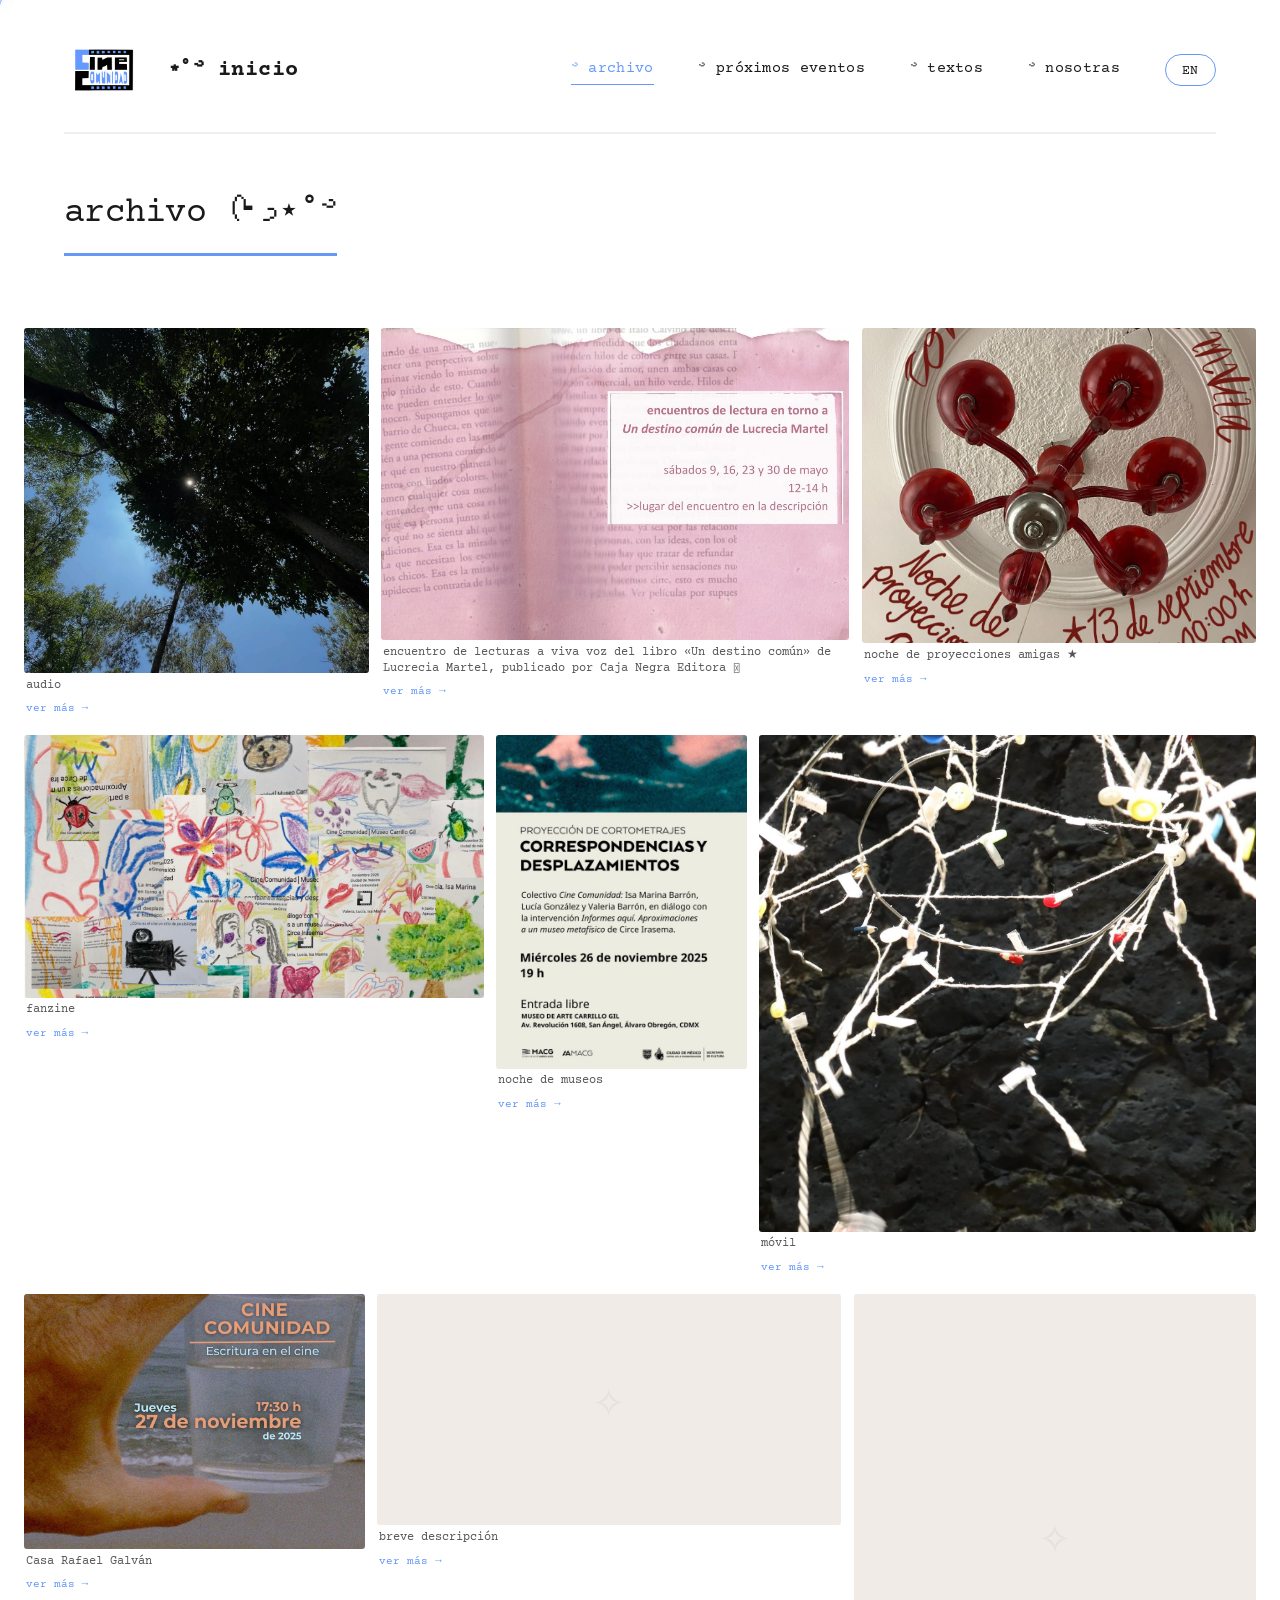
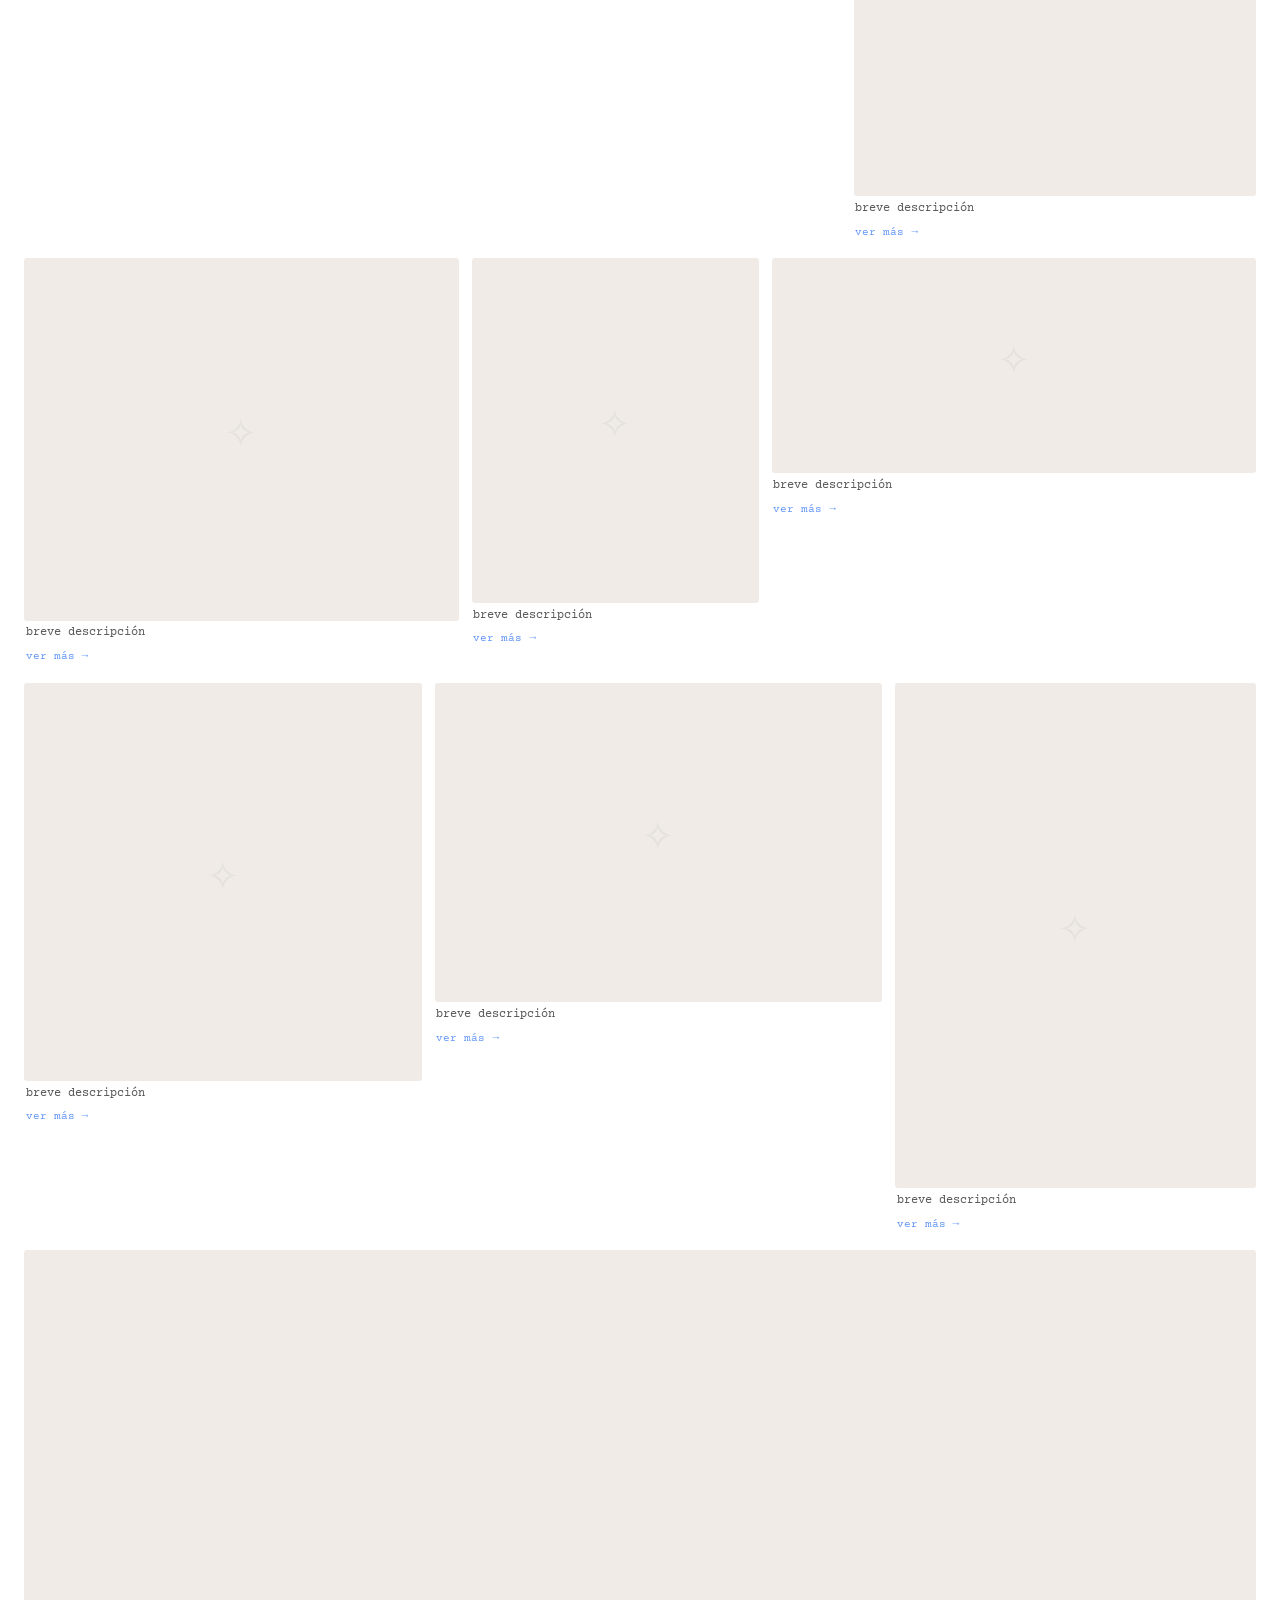
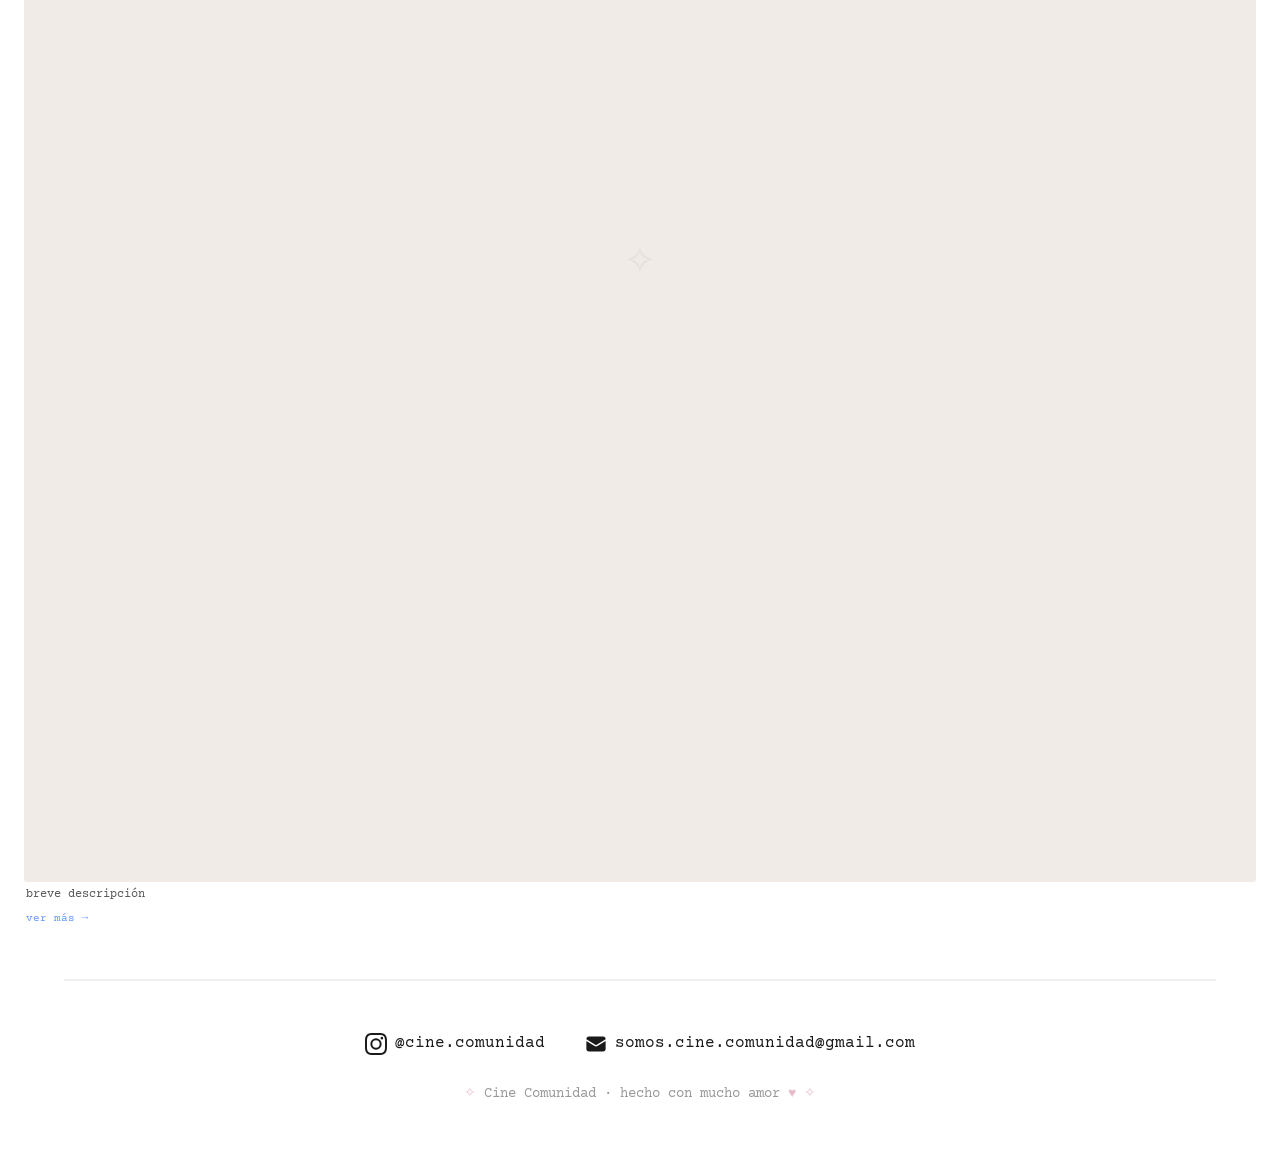
==== archivo.html @ 295d98d5 "Update archivo.html" ====
<!DOCTYPE html>
<html lang="es">
<head>
    <meta charset="UTF-8">
    <meta name="viewport" content="width=device-width, initial-scale=1.0">
    <title>Cine Comunidad · Archivo</title>
    <link rel="icon" href="data:image/svg+xml,<svg xmlns='http://www.w3.org/2000/svg' viewBox='0 0 100 100'><text y='.9em' font-size='90'>✧</text></svg>">
    <link href="https://fonts.googleapis.com/css2?family=Courier+Prime:ital,wght@0,400;0,700;1,400&display=swap" rel="stylesheet">
    <style>
        /* ----- RESET & BASE ----- */
        * {
            margin: 0;
            padding: 0;
            box-sizing: border-box;
            cursor: none;
        }

        body {
            background: #ffffff;
            font-family: 'Courier Prime', 'Courier New', monospace;
            color: #1a1a1a;
            line-height: 1.8;
            padding: 2rem 0;
        }

        /* ----- STAR CURSOR ----- */
        #star-cursor {
            position: fixed;
            pointer-events: none;
            z-index: 9999;
            font-size: 1.8rem;
            color: #6698f8;
            opacity: 0.7;
            transform: translate(-50%, -50%);
            transition: transform 0.15s ease;
            text-shadow: 0 0 15px rgba(102, 152, 248, 0.3);
        }

        /* ----- CONTAINER ----- */
        .container {
            max-width: 1200px;
            margin: 0 auto;
            padding: 0 1.5rem;
        }

        /* ----- NAVIGATION ----- */
        .navbar {
            display: flex;
            justify-content: space-between;
            align-items: center;
            flex-wrap: wrap;
            padding: 0.5rem 0 2rem 0;
            border-bottom: 2px solid #f0f0f0;
            margin-bottom: 2rem;
        }

        .nav-left {
            display: flex;
            align-items: center;
            gap: 1.5rem;
        }

        .nav-left .logo {
            display: flex;
            align-items: center;
        }
        
        .nav-left .logo a {
            display: block;
            line-height: 0;
        }

        .nav-left .logo img {
            height: 60px !important;
            width: auto !important;
            max-width: 200px !important;
            display: block;
            transition: transform 0.3s ease;
        }

        .nav-left .logo img:hover {
            transform: scale(1.05);
        }

        .nav-left .home-link {
            font-size: 1.4rem;
            font-weight: 700;
            color: #1a1a1a;
            text-decoration: none;
            transition: color 0.3s ease;
            font-family: 'Courier Prime', monospace;
            letter-spacing: 0.02em;
        }

        .nav-left .home-link:hover {
            color: #6698f8;
        }

        .nav-right {
            display: flex;
            gap: 2.8rem;
            align-items: center;
            flex-wrap: wrap;
            font-size: 0.95rem;
            letter-spacing: 0.02em;
        }

        .nav-right a {
            text-decoration: none;
            color: #1a1a1a;
            font-weight: 400;
            transition: color 0.3s ease;
            position: relative;
            padding-bottom: 2px;
        }

        .nav-right a:hover {
            color: #6698f8;
        }

        .nav-right a::after {
            content: '';
            position: absolute;
            bottom: 0;
            left: 0;
            width: 0;
            height: 1px;
            background: #6698f8;
            transition: width 0.3s ease;
        }

        .nav-right a:hover::after {
            width: 100%;
        }

        .nav-right .active {
            color: #6698f8;
        }

        .nav-right .active::after {
            width: 100%;
        }

        .lang-btn {
            background: none;
            border: 1.5px solid #6698f8;
            color: #6698f8;
            padding: 0.3rem 1rem;
            border-radius: 30px;
            font-size: 0.8rem;
            font-weight: 500;
            transition: all 0.3s ease;
            cursor: pointer;
            font-family: 'Courier Prime', monospace;
            letter-spacing: 0.05em;
            text-decoration: none;
        }

        .lang-btn:hover {
            background: #6698f8;
            color: white;
        }

        /* ----- SECTION TITLE ----- */
        .section-title {
            font-size: 2.2rem;
            font-weight: 400;
            letter-spacing: -0.02em;
            margin: 1rem 0 2.5rem 0;
            padding-bottom: 0.5rem;
            border-bottom: 3px solid #6698f8;
            display: inline-block;
            font-family: 'Courier Prime', monospace;
            text-transform: lowercase;
        }

        /* ----- FULL-WIDTH COLLAGE (NO CARDS, NO RIGHT GAP) ----- */
        .collage-grid {
            display: flex;
            flex-wrap: wrap;
            justify-content: flex-start;
            gap: 0.8rem;
            margin: 2rem 0 3rem 0;
            padding: 0 1.5rem;
            width: 100%;
        }

        .collage-item {
            display: block;
            text-decoration: none;
            color: inherit;
            transition: transform 0.3s ease;
            position: relative;
            flex: 1 0 auto; /* allows items to grow and fill space */
        }

        .collage-item:hover {
            transform: translateY(-4px) scale(1.01);
        }

        .collage-item .project-image {
            width: 100%;
            background: #f0ebe6;
            overflow: hidden;
            display: flex;
            align-items: center;
            justify-content: center;
            color: #ccc;
            position: relative;
            border-radius: 3px;
        }

        .collage-item .project-image img {
            width: 100%;
            height: 100%;
            object-fit: cover;
            display: block;
        }

        .collage-item .project-image .placeholder-icon {
            font-size: 2.5rem;
            opacity: 0.3;
        }

        .collage-item .project-description {
            font-size: 0.75rem;
            color: #555;
            line-height: 1.3;
            font-family: 'Courier Prime', monospace;
            padding: 0.3rem 0.1rem 0;
        }

        .collage-item .project-link {
            font-size: 0.7rem;
            color: #6698f8;
            text-decoration: none;
            font-weight: 500;
            border-bottom: 1px solid transparent;
            transition: border-color 0.3s ease;
            display: inline-block;
            padding: 0 0.1rem;
        }

        .collage-item .project-link:hover {
            border-bottom-color: #6698f8;
        }

        /* ----- EACH ITEM HAS A RANDOM SIZE (FULL WIDTH) ----- */
        .collage-item:nth-child(1) { flex: 1 0 18%; min-width: 140px; }
        .collage-item:nth-child(2) { flex: 1 0 28%; min-width: 160px; }
        .collage-item:nth-child(3) { flex: 1 0 22%; min-width: 150px; }
        .collage-item:nth-child(4) { flex: 1 0 32%; min-width: 180px; }
        .collage-item:nth-child(5) { flex: 1 0 15%; min-width: 120px; }
        .collage-item:nth-child(6) { flex: 1 0 35%; min-width: 190px; }
        .collage-item:nth-child(7) { flex: 1 0 20%; min-width: 140px; }
        .collage-item:nth-child(8) { flex: 1 0 30%; min-width: 170px; }
        .collage-item:nth-child(9) { flex: 1 0 25%; min-width: 150px; }
        .collage-item:nth-child(10) { flex: 1 0 28%; min-width: 160px; }
        .collage-item:nth-child(11) { flex: 1 0 16%; min-width: 130px; }
        .collage-item:nth-child(12) { flex: 1 0 32%; min-width: 180px; }
        .collage-item:nth-child(13) { flex: 1 0 22%; min-width: 150px; }
        .collage-item:nth-child(14) { flex: 1 0 26%; min-width: 160px; }
        .collage-item:nth-child(15) { flex: 1 0 19%; min-width: 140px; }
        .collage-item:nth-child(16) { flex: 1 0 30%; min-width: 170px; }

        /* HEIGHTS (via aspect-ratio) - MORE SQUARE & HORIZONTAL */
        .collage-item:nth-child(1) .project-image { aspect-ratio: 4 / 4; }
        .collage-item:nth-child(2) .project-image { aspect-ratio: 6 / 4; }
        .collage-item:nth-child(3) .project-image { aspect-ratio: 5 / 4; }
        .collage-item:nth-child(4) .project-image { aspect-ratio: 7 / 4; }
        .collage-item:nth-child(5) .project-image { aspect-ratio: 3 / 4; }
        .collage-item:nth-child(6) .project-image { aspect-ratio: 5 / 5; }
        .collage-item:nth-child(7) .project-image { aspect-ratio: 4 / 3; }
        .collage-item:nth-child(8) .project-image { aspect-ratio: 8 / 4; }
        .collage-item:nth-child(9) .project-image { aspect-ratio: 4 / 5; }
        .collage-item:nth-child(10) .project-image { aspect-ratio: 6 / 5; }
        .collage-item:nth-child(11) .project-image { aspect-ratio: 5 / 6; }
        .collage-item:nth-child(12) .project-image { aspect-ratio: 9 / 4; }
        .collage-item:nth-child(13) .project-image { aspect-ratio: 3 / 3; }
        .collage-item:nth-child(14) .project-image { aspect-ratio: 7 / 5; }
        .collage-item:nth-child(15) .project-image { aspect-ratio: 5 / 7; }
        .collage-item:nth-child(16) .project-image { aspect-ratio: 6 / 6; }

        /* ----- FOOTER ----- */
        .footer {
            padding: 3rem 0 1.5rem 0;
            border-top: 2px solid #f0f0f0;
            margin-top: 3rem;
            text-align: center;
        }

        .footer-links {
            display: flex;
            justify-content: center;
            gap: 2.5rem;
            flex-wrap: wrap;
            margin-bottom: 1.5rem;
        }

        .footer-links a {
            color: #1a1a1a;
            text-decoration: none;
            font-size: 1rem;
            transition: color 0.3s ease;
            display: flex;
            align-items: center;
            gap: 0.5rem;
        }

        .footer-links a:hover {
            color: #6698f8;
        }

        .footer-links a .icon {
            width: 22px;
            height: 22px;
            fill: currentColor;
        }

        .footer-copy {
            font-size: 0.85rem;
            color: #999;
            margin-top: 1rem;
        }

        .footer-copy .craft-heart {
            color: #e7bdcd;
        }

        /* ----- RESPONSIVE ----- */
        @media (max-width: 1024px) {
            .collage-grid {
                gap: 0.6rem;
                padding: 0 1rem;
            }

            .collage-item:nth-child(1) { flex: 1 0 22%; min-width: 120px; }
            .collage-item:nth-child(2) { flex: 1 0 32%; min-width: 140px; }
            .collage-item:nth-child(3) { flex: 1 0 26%; min-width: 130px; }
            .collage-item:nth-child(4) { flex: 1 0 38%; min-width: 160px; }
            .collage-item:nth-child(5) { flex: 1 0 18%; min-width: 100px; }
            .collage-item:nth-child(6) { flex: 1 0 40%; min-width: 170px; }
            .collage-item:nth-child(7) { flex: 1 0 24%; min-width: 120px; }
            .collage-item:nth-child(8) { flex: 1 0 36%; min-width: 150px; }
            .collage-item:nth-child(9) { flex: 1 0 28%; min-width: 130px; }
            .collage-item:nth-child(10) { flex: 1 0 34%; min-width: 140px; }
            .collage-item:nth-child(11) { flex: 1 0 20%; min-width: 110px; }
            .collage-item:nth-child(12) { flex: 1 0 42%; min-width: 180px; }
            .collage-item:nth-child(13) { flex: 1 0 24%; min-width: 120px; }
            .collage-item:nth-child(14) { flex: 1 0 30%; min-width: 140px; }
            .collage-item:nth-child(15) { flex: 1 0 22%; min-width: 120px; }
            .collage-item:nth-child(16) { flex: 1 0 36%; min-width: 150px; }
        }

        @media (max-width: 768px) {
            body {
                padding: 1rem 0;
            }

            .navbar {
                flex-direction: column;
                align-items: flex-start;
                gap: 1rem;
            }

            .nav-right {
                gap: 1.2rem;
                font-size: 0.85rem;
                width: 100%;
                justify-content: space-between;
            }

            .collage-grid {
                gap: 0.5rem;
                padding: 0 0.8rem;
                margin: 1.5rem 0 2.5rem 0;
            }

            .collage-item:nth-child(1) { flex: 1 0 40%; min-width: 100px; }
            .collage-item:nth-child(2) { flex: 1 0 55%; min-width: 120px; }
            .collage-item:nth-child(3) { flex: 1 0 45%; min-width: 110px; }
            .collage-item:nth-child(4) { flex: 1 0 60%; min-width: 130px; }
            .collage-item:nth-child(5) { flex: 1 0 35%; min-width: 90px; }
            .collage-item:nth-child(6) { flex: 1 0 58%; min-width: 130px; }
            .collage-item:nth-child(7) { flex: 1 0 42%; min-width: 100px; }
            .collage-item:nth-child(8) { flex: 1 0 52%; min-width: 120px; }
            .collage-item:nth-child(9) { flex: 1 0 44%; min-width: 110px; }
            .collage-item:nth-child(10) { flex: 1 0 50%; min-width: 120px; }
            .collage-item:nth-child(11) { flex: 1 0 38%; min-width: 95px; }
            .collage-item:nth-child(12) { flex: 1 0 62%; min-width: 140px; }
            .collage-item:nth-child(13) { flex: 1 0 40%; min-width: 100px; }
            .collage-item:nth-child(14) { flex: 1 0 48%; min-width: 110px; }
            .collage-item:nth-child(15) { flex: 1 0 36%; min-width: 90px; }
            .collage-item:nth-child(16) { flex: 1 0 54%; min-width: 120px; }

            .section-title {
                font-size: 1.8rem;
            }

            .logo img {
                max-height: 60px;
            }

            .collage-item .project-description {
                font-size: 0.65rem;
            }

            .collage-item .project-link {
                font-size: 0.6rem;
            }
        }

        @media (max-width: 480px) {
            .collage-grid {
                gap: 0.4rem;
                padding: 0 0.5rem;
            }

            .collage-item:nth-child(1) { flex: 1 0 48%; min-width: 80px; }
            .collage-item:nth-child(2) { flex: 1 0 48%; min-width: 80px; }
            .collage-item:nth-child(3) { flex: 1 0 48%; min-width: 80px; }
            .collage-item:nth-child(4) { flex: 1 0 48%; min-width: 80px; }
            .collage-item:nth-child(5) { flex: 1 0 48%; min-width: 80px; }
            .collage-item:nth-child(6) { flex: 1 0 48%; min-width: 80px; }
            .collage-item:nth-child(7) { flex: 1 0 48%; min-width: 80px; }
            .collage-item:nth-child(8) { flex: 1 0 48%; min-width: 80px; }
            .collage-item:nth-child(9) { flex: 1 0 48%; min-width: 80px; }
            .collage-item:nth-child(10) { flex: 1 0 48%; min-width: 80px; }
            .collage-item:nth-child(11) { flex: 1 0 48%; min-width: 80px; }
            .collage-item:nth-child(12) { flex: 1 0 48%; min-width: 80px; }
            .collage-item:nth-child(13) { flex: 1 0 48%; min-width: 80px; }
            .collage-item:nth-child(14) { flex: 1 0 48%; min-width: 80px; }
            .collage-item:nth-child(15) { flex: 1 0 48%; min-width: 80px; }
            .collage-item:nth-child(16) { flex: 1 0 48%; min-width: 80px; }

            .collage-item .project-image { aspect-ratio: 4 / 3 !important; }

            .nav-right {
                font-size: 0.8rem;
                gap: 0.8rem;
            }
        }
    </style>
</head>
<body>

    <!-- STAR CURSOR -->
    <div id="star-cursor">✧</div>

    <!-- NAVIGATION -->
    <div class="container">
        <nav class="navbar">
            <div class="nav-left">
                <div class="logo">
                    <a href="index.html">
                        <img src="logo.png" alt="Cine Comunidad">
                    </a>
                </div>
                <a href="index.html" class="home-link">⋆˚࿔ inicio</a>
            </div>
            <div class="nav-right">
                <a href="archivo.html" class="active">࿔ archivo</a>
                <a href="eventos.html">࿔ próximos eventos</a>
                <a href="textos.html">࿔ textos</a>
                <a href="nosotras.html">࿔ nosotras</a>
                <a href="index-en.html" class="lang-btn">EN</a>
            </div>
        </nav>

        <!-- SECTION TITLE -->
        <h2 class="section-title">archivo ᢉ𐭩⋆˚࿔</h2>
    </div>

    <!-- FULL-WIDTH COLLAGE -->
    <div class="collage-grid">

        <!-- PROJECT 1 (square) -->
        <a href="#" class="collage-item">
            <div class="project-image">
                <img src="audio.jpg" alt="audio">
            </div>
            <div class="project-description">audio</div>
            <span class="project-link">ver más →</span>
        </a>

        <!-- PROJECT 2 (wide) -->
        <a href="#" class="collage-item">
            <div class="project-image">
                <img src="lucrecia_portada.jpg" alt="lucrecia">
            </div>
            <div class="project-description">encuentro de lecturas a viva voz del libro «Un destino común» de Lucrecia Martel, publicado por Caja Negra Editora 𖤓</div>
            <span class="project-link">ver más →</span>
        </a>

        <!-- PROJECT 3 (slightly wide) -->
        <a href="#" class="collage-item">
            <div class="project-image">
                <img src="casa_iturriaga.jpg" alt="Casa iturriaga">
            </div>
            <div class="project-description">noche de proyecciones amigas ★</div>
            <span class="project-link">ver más →</span>
        </a>

        <!-- PROJECT 4 (very wide) -->
        <a href="#" class="collage-item">
            <div class="project-image">
                <img src="fanzine.jpg" alt="fanzine">
            </div>
            <div class="project-description">fanzine</div>
            <span class="project-link">ver más →</span>
        </a>

        <!-- PROJECT 5 (tall) -->
        <a href="#" class="collage-item">
            <div class="project-image">
                <img src="MACG.jpg" alt="MACG">
            </div>
            <div class="project-description">noche de museos</div>
            <span class="project-link">ver más →</span>
        </a>

        <!-- PROJECT 6 (square) -->
        <a href="#" class="collage-item">
            <div class="project-image">
                <img src="movil.jpg" alt="movil">
            </div>
            <div class="project-description">móvil</div>
            <span class="project-link">ver más →</span>
        </a>

        <!-- PROJECT 7 (wide) -->
        <a href="#" class="collage-item">
            <div class="project-image">
                <img src="CRG.jpg" alt="CRG">
            </div>
            <div class="project-description">Casa Rafael Galván</div>
            <span class="project-link">ver más →</span>
        </a>

        <!-- PROJECT 8 (extremely wide) -->
        <a href="#" class="collage-item">
            <div class="project-image">
                <span class="placeholder-icon">✧</span>
            </div>
            <div class="project-description">breve descripción</div>
            <span class="project-link">ver más →</span>
        </a>

        <!-- PROJECT 9 (tall) -->
        <a href="#" class="collage-item">
            <div class="project-image">
                <span class="placeholder-icon">✧</span>
            </div>
            <div class="project-description">breve descripción</div>
            <span class="project-link">ver más →</span>
        </a>

        <!-- PROJECT 10 (slightly wide) -->
        <a href="#" class="collage-item">
            <div class="project-image">
                <span class="placeholder-icon">✧</span>
            </div>
            <div class="project-description">breve descripción</div>
            <span class="project-link">ver más →</span>
        </a>

        <!-- PROJECT 11 (slightly tall) -->
        <a href="#" class="collage-item">
            <div class="project-image">
                <span class="placeholder-icon">✧</span>
            </div>
            <div class="project-description">breve descripción</div>
            <span class="project-link">ver más →</span>
        </a>

        <!-- PROJECT 12 (super wide) -->
        <a href="#" class="collage-item">
            <div class="project-image">
                <span class="placeholder-icon">✧</span>
            </div>
            <div class="project-description">breve descripción</div>
            <span class="project-link">ver más →</span>
        </a>

        <!-- PROJECT 13 (square) -->
        <a href="#" class="collage-item">
            <div class="project-image">
                <span class="placeholder-icon">✧</span>
            </div>
            <div class="project-description">breve descripción</div>
            <span class="project-link">ver más →</span>
        </a>

        <!-- PROJECT 14 (wide) -->
        <a href="#" class="collage-item">
            <div class="project-image">
                <span class="placeholder-icon">✧</span>
            </div>
            <div class="project-description">breve descripción</div>
            <span class="project-link">ver más →</span>
        </a>

        <!-- PROJECT 15 (tall) -->
        <a href="#" class="collage-item">
            <div class="project-image">
                <span class="placeholder-icon">✧</span>
            </div>
            <div class="project-description">breve descripción</div>
            <span class="project-link">ver más →</span>
        </a>

        <!-- PROJECT 16 (square) -->
        <a href="#" class="collage-item">
            <div class="project-image">
                <span class="placeholder-icon">✧</span>
            </div>
            <div class="project-description">breve descripción</div>
            <span class="project-link">ver más →</span>
        </a>

    </div>

    <!-- FOOTER -->
    <div class="container">
        <footer class="footer">
            <div class="footer-links">
                <a href="https://instagram.com/cine.comunidad" target="_blank">
                    <svg class="icon" viewBox="0 0 24 24" xmlns="http://www.w3.org/2000/svg">
                        <path d="M12 2.163c3.204 0 3.584.012 4.85.07 3.252.148 4.771 1.691 4.919 4.919.058 1.265.069 1.645.069 4.849 0 3.205-.012 3.584-.069 4.849-.149 3.225-1.664 4.771-4.919 4.919-1.266.058-1.644.07-4.85.07-3.204 0-3.584-.012-4.849-.07-3.26-.149-4.771-1.699-4.919-4.92-.058-1.265-.07-1.644-.07-4.849 0-3.204.013-3.583.07-4.849.149-3.227 1.664-4.771 4.919-4.919 1.266-.057 1.645-.069 4.849-.069zM12 0C8.741 0 8.333.014 7.053.072 2.695.272.273 2.69.073 7.052.014 8.333 0 8.741 0 12c0 3.259.014 3.668.072 4.948.2 4.358 2.618 6.78 6.98 6.98C8.333 23.986 8.741 24 12 24c3.259 0 3.668-.014 4.948-.072 4.354-.2 6.782-2.618 6.979-6.98.059-1.28.073-1.689.073-4.948 0-3.259-.014-3.667-.072-4.947-.196-4.354-2.617-6.78-6.979-6.98C15.668.014 15.259 0 12 0zm0 5.838a6.162 6.162 0 100 12.324 6.162 6.162 0 000-12.324zM12 16a4 4 0 110-8 4 4 0 010 8zm6.406-11.845a1.44 1.44 0 100 2.881 1.44 1.44 0 000-2.881z"/>
                    </svg>
                    @cine.comunidad
                </a>
                <a href="mailto:somos.cine.comunidad@gmail.com">
                    <svg class="icon" viewBox="0 0 24 24" xmlns="http://www.w3.org/2000/svg">
                        <path d="M1.5 8.67v8.58a3 3 0 003 3h15a3 3 0 003-3V8.67l-8.928 5.493a3 3 0 01-3.144 0L1.5 8.67z"/>
                        <path d="M22.5 6.908V6.75a3 3 0 00-3-3h-15a3 3 0 00-3 3v.158l9.714 5.978a1.5 1.5 0 001.572 0L22.5 6.908z"/>
                    </svg>
                    somos.cine.comunidad@gmail.com
                </a>
            </div>
            <div class="footer-copy">
                <span class="craft-heart">✧</span> Cine Comunidad · hecho con mucho amor <span class="craft-heart">♥</span> <span class="craft-heart">✧</span>
            </div>
        </footer>
    </div>

    <!-- STAR CURSOR SCRIPT -->
    <script>
        const star = document.getElementById('star-cursor');
        let mouseX = 0, mouseY = 0;
        let starX = 0, starY = 0;

        document.addEventListener('mousemove', (e) => {
            mouseX = e.clientX;
            mouseY = e.clientY;
        });

        function animateStar() {
            starX += (mouseX - starX) * 0.15;
            starY += (mouseY - starY) * 0.15;
            star.style.left = starX + 'px';
            star.style.top = starY + 'px';
            requestAnimationFrame(animateStar);
        }

        animateStar();

        if ('ontouchstart' in window) {
            star.style.display = 'none';
            document.querySelectorAll('*').forEach(el => el.style.cursor = 'auto');
        }
    </script>

</body>
</html>
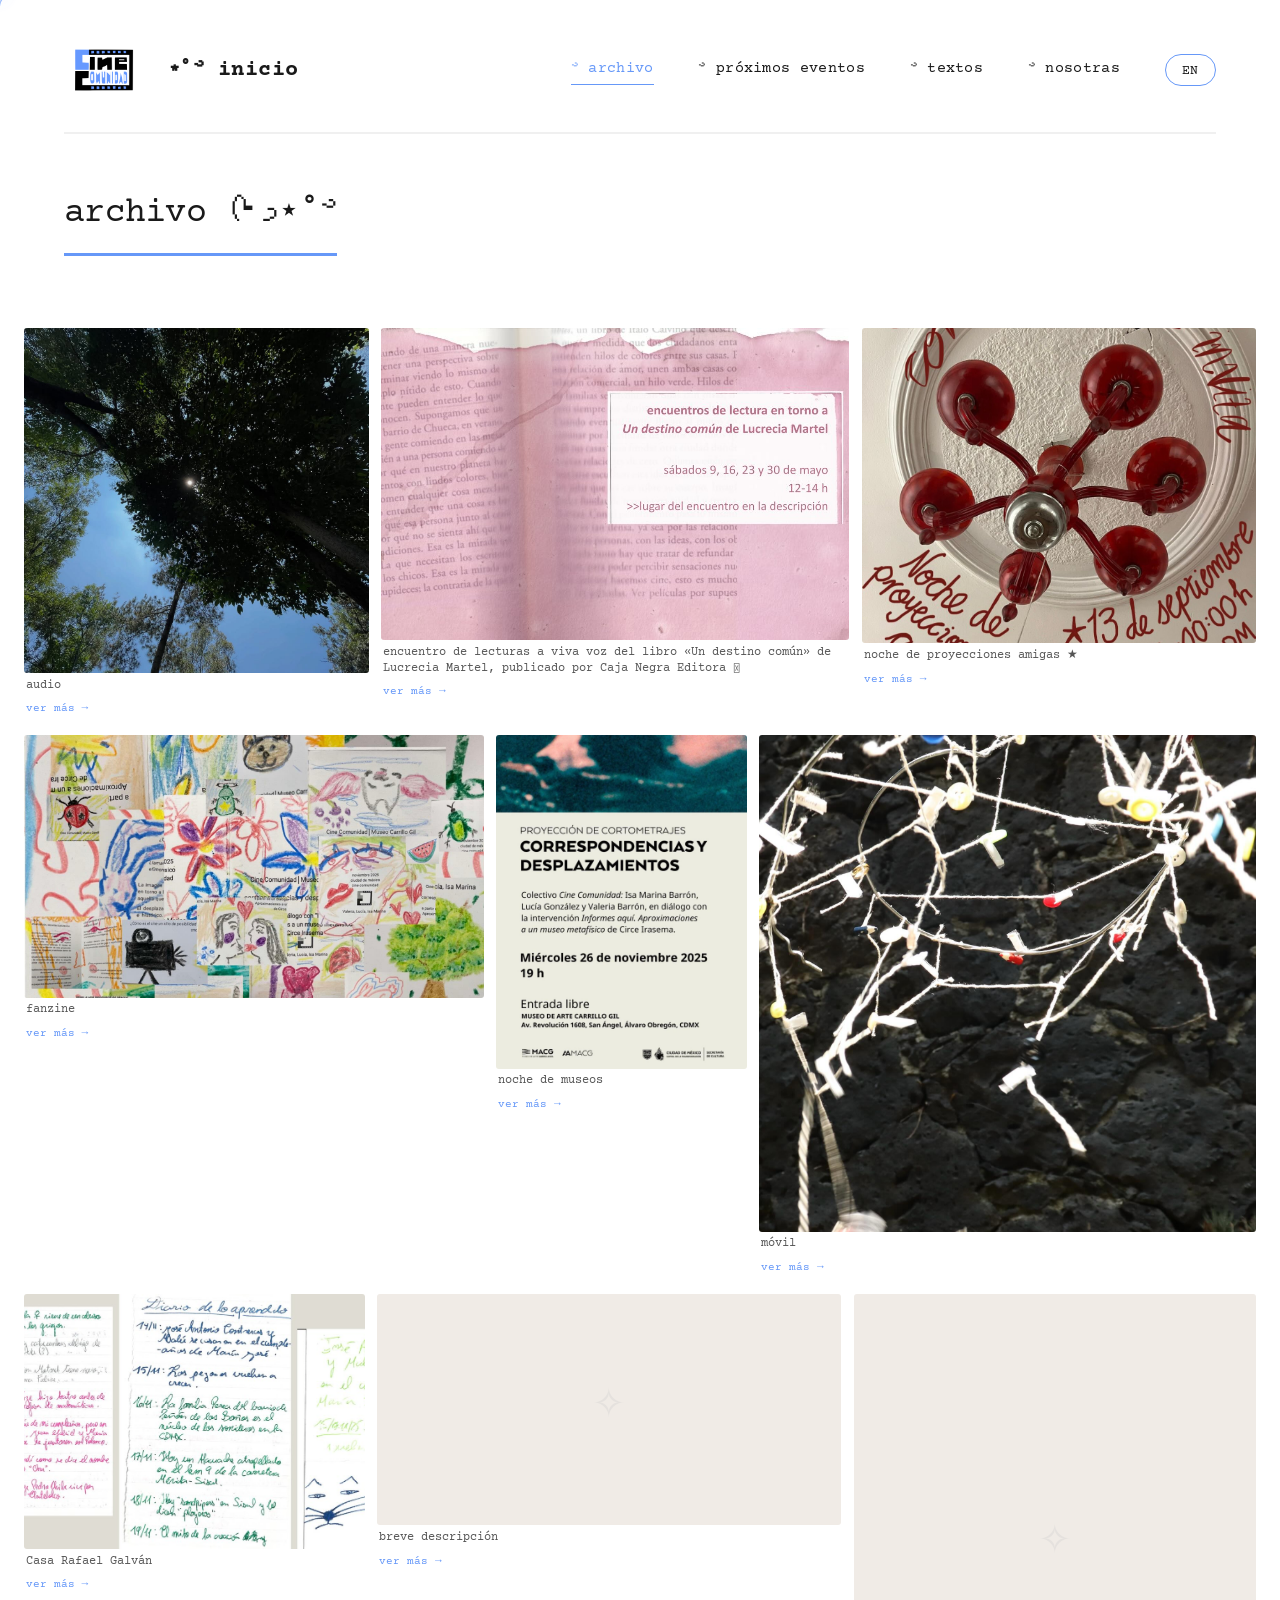
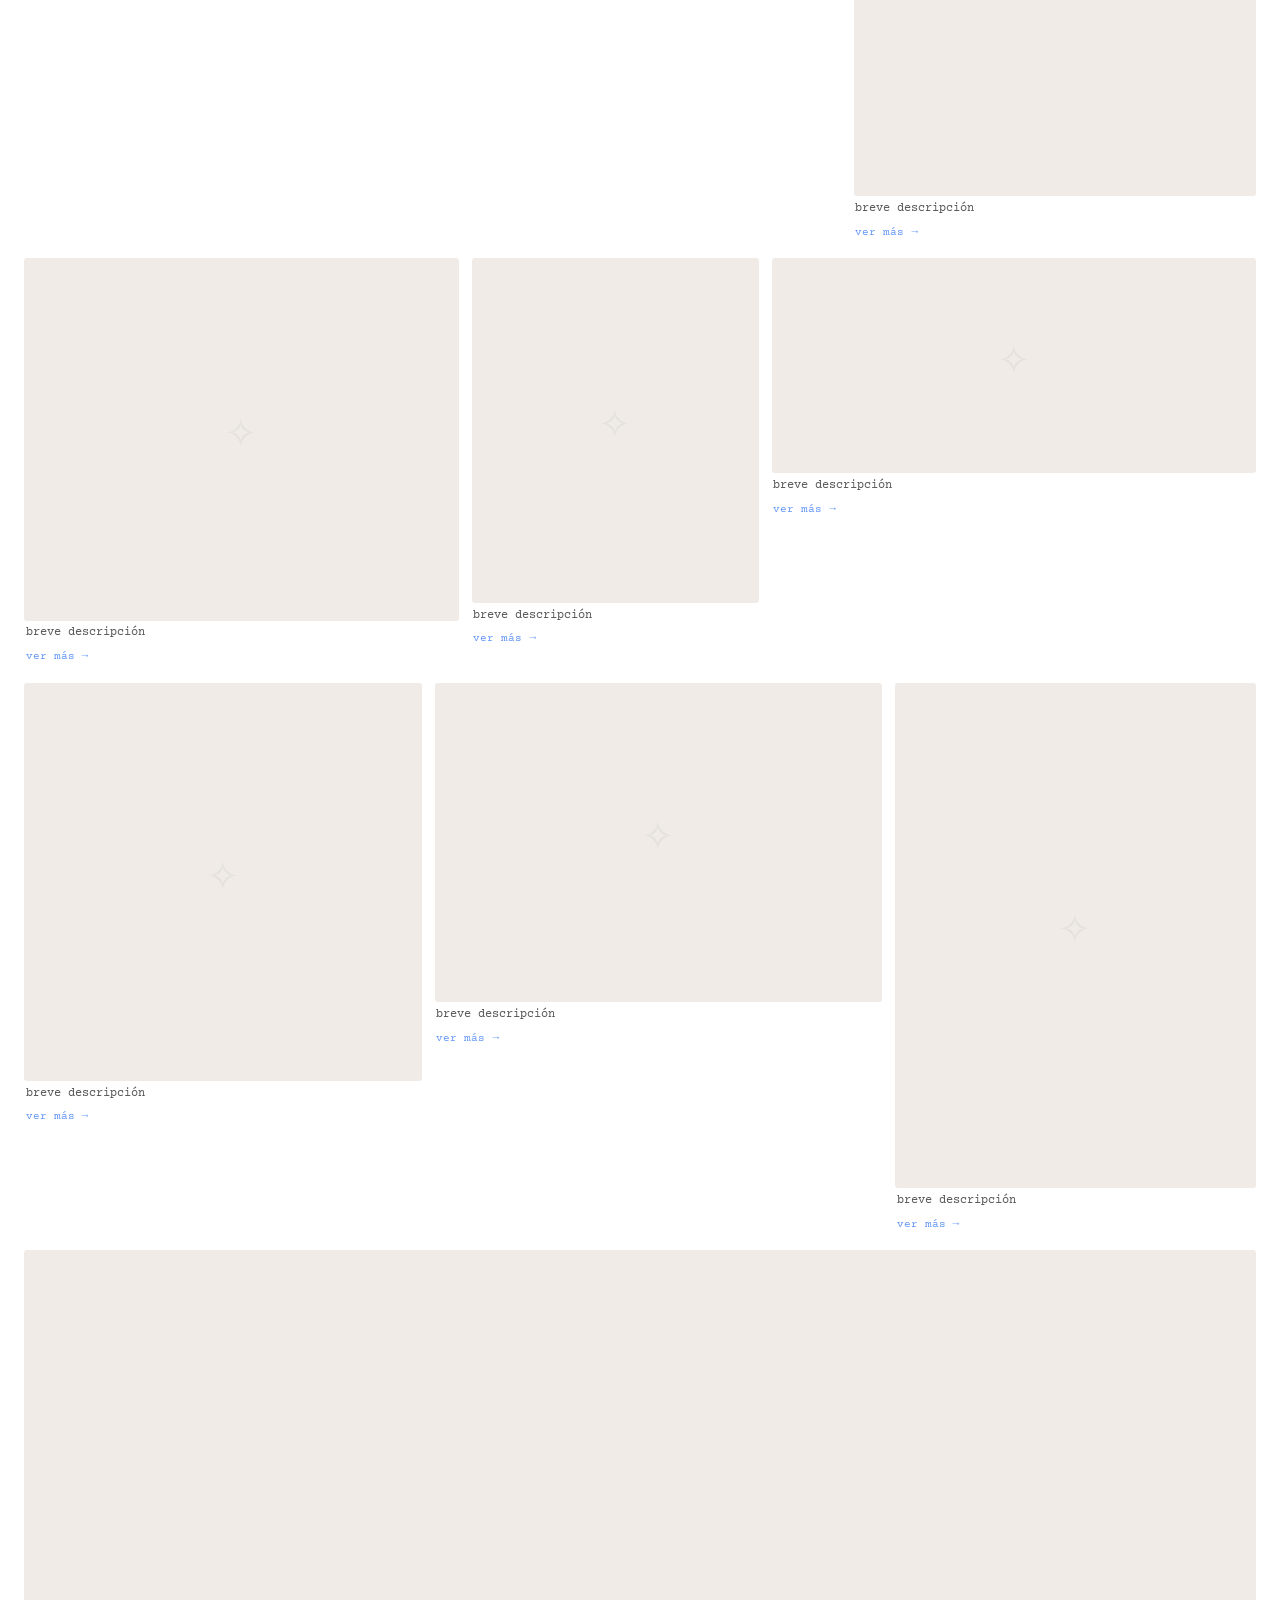
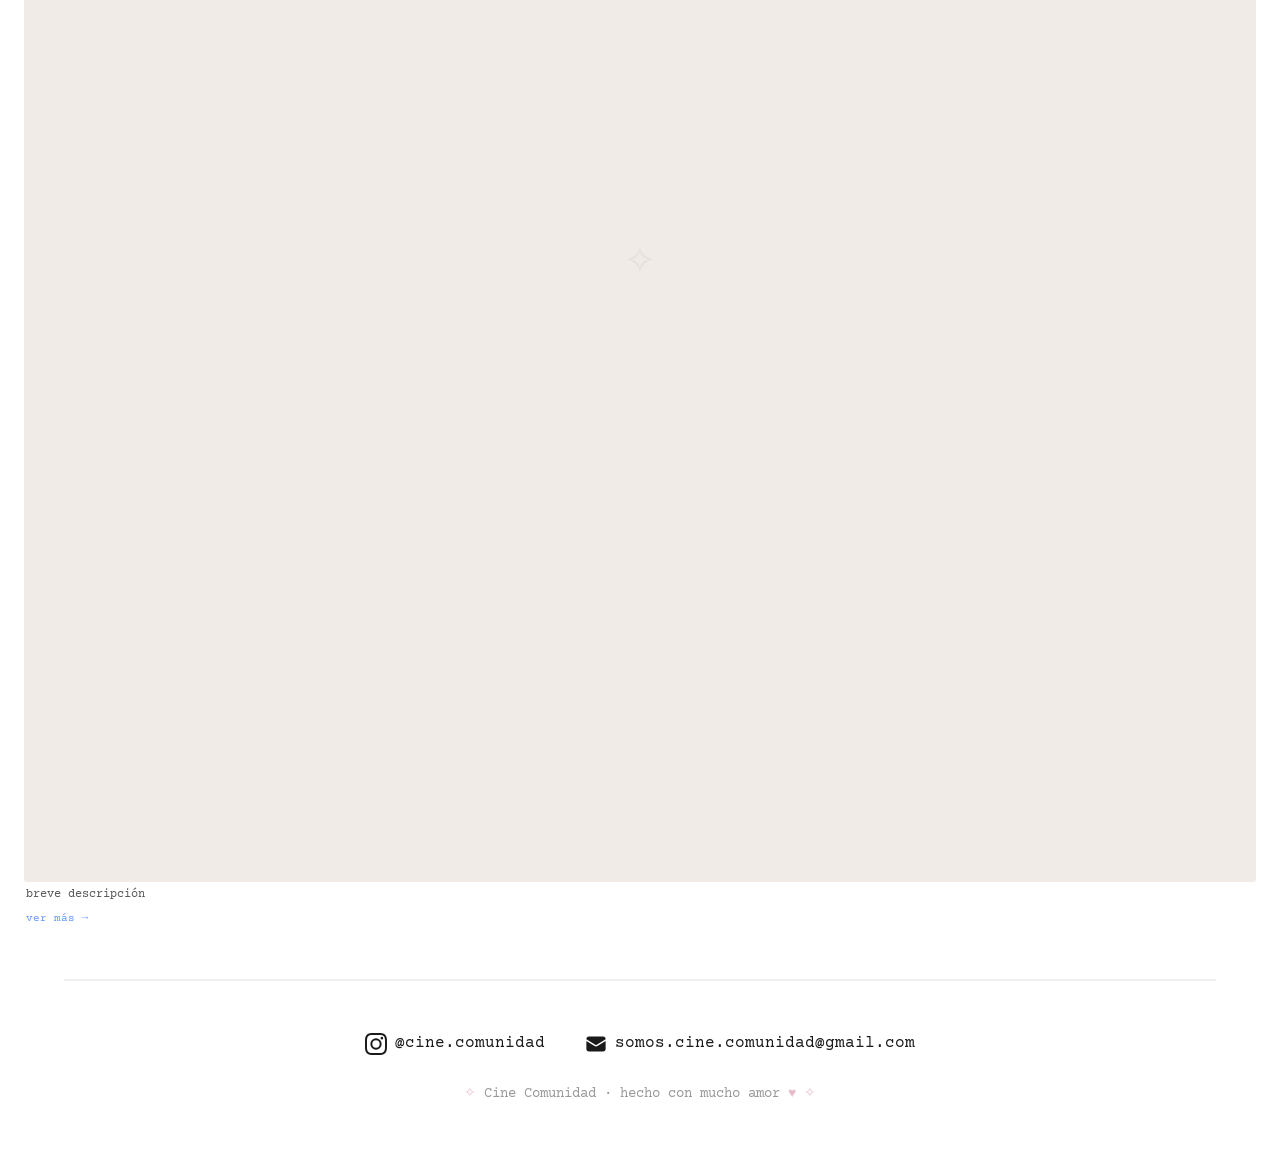
==== commit 3a27bfea: "Update archivo.html" ====
--- a/archivo.html
+++ b/archivo.html
@@ -531,7 +531,7 @@
         <!-- PROJECT 7 (wide) -->
         <a href="#" class="collage-item">
             <div class="project-image">
-                <img src="CRG.jpg" alt="CRG">
+                <img src="diario.jpg" alt="diario">
             </div>
             <div class="project-description">Casa Rafael Galván</div>
             <span class="project-link">ver más →</span>
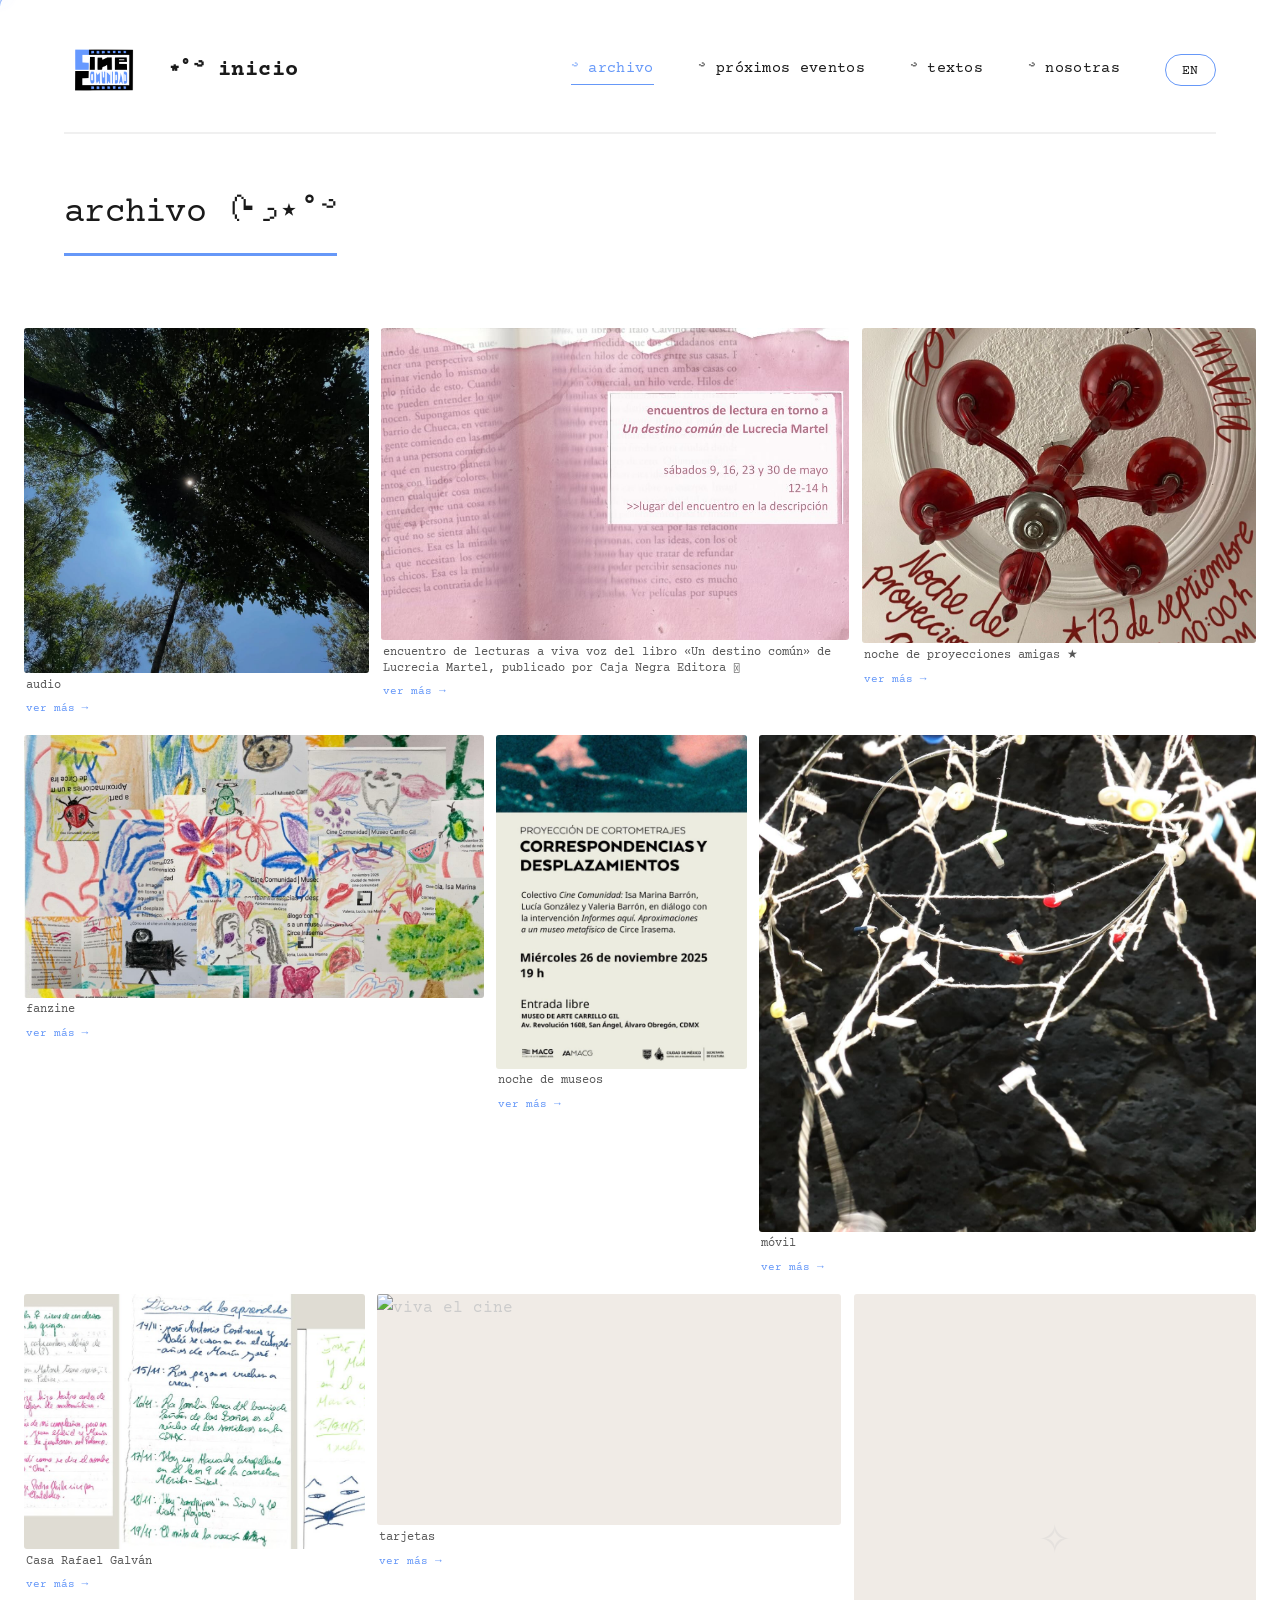
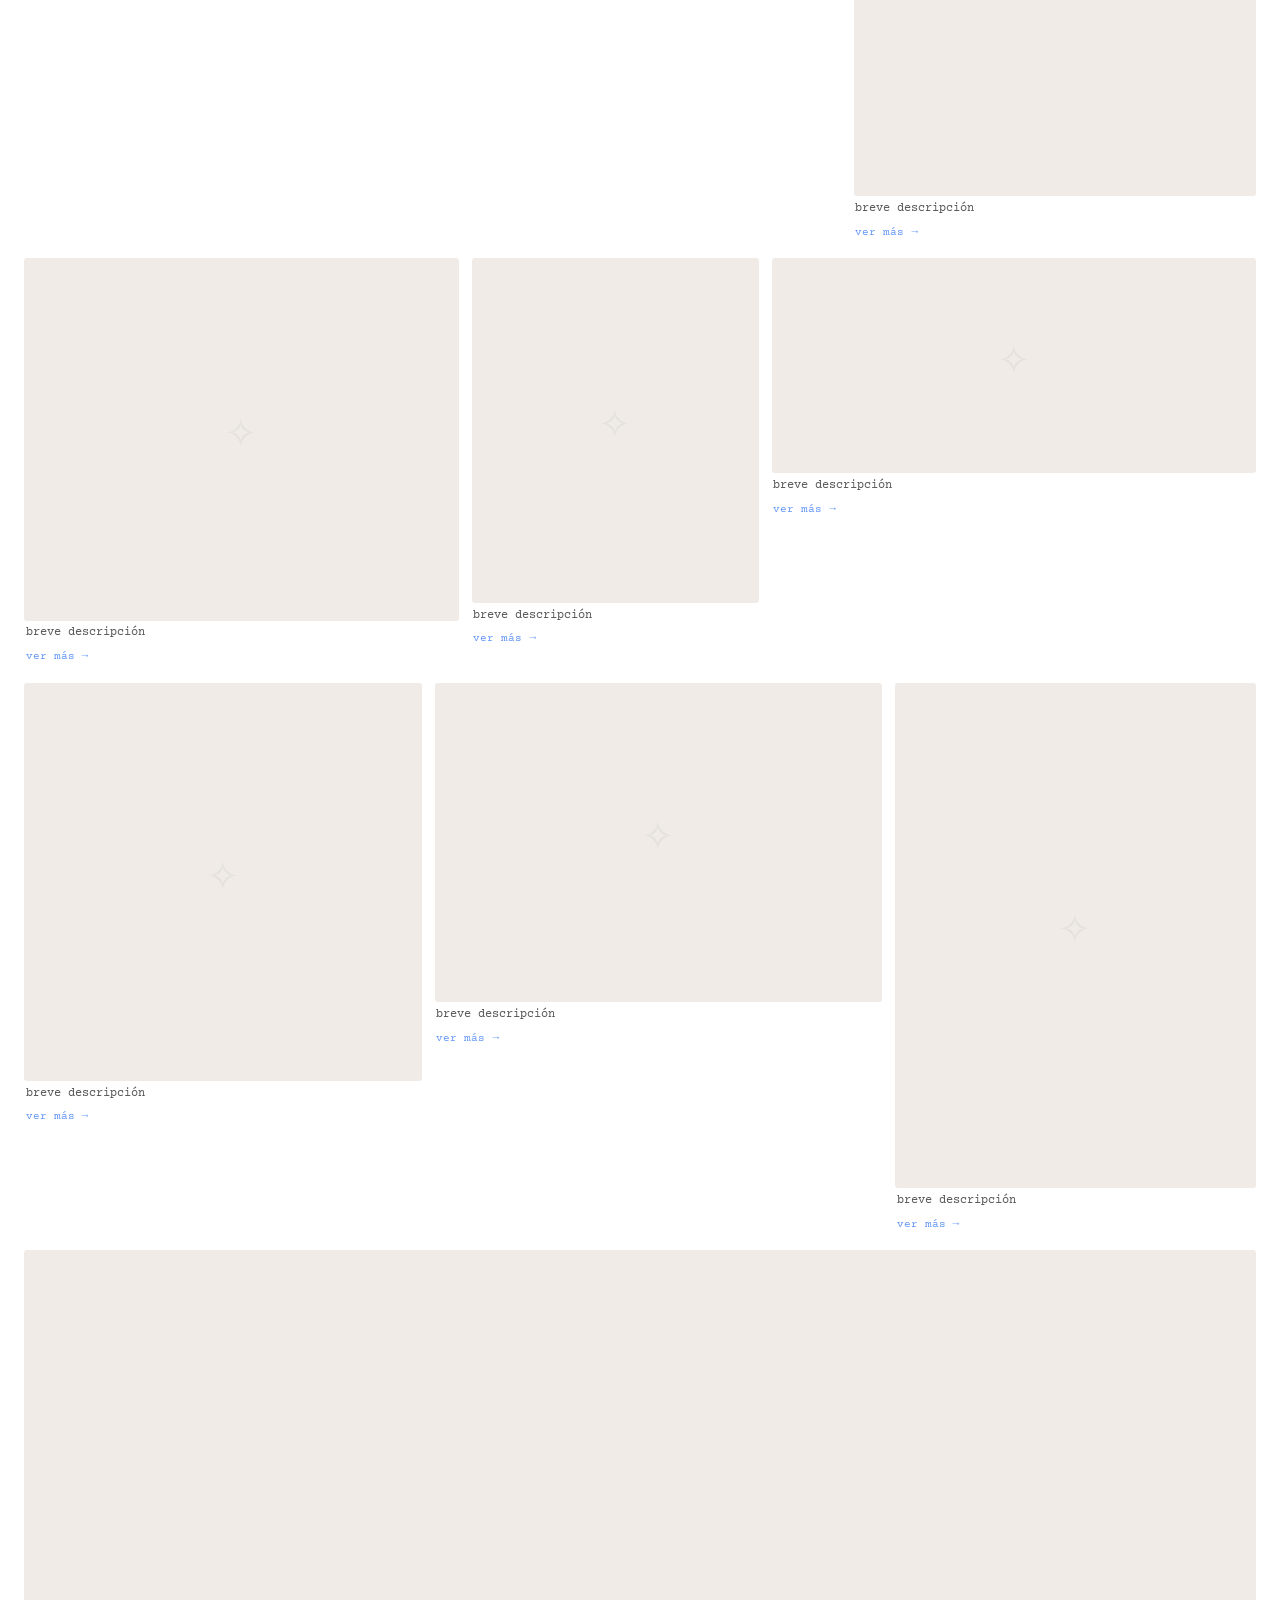
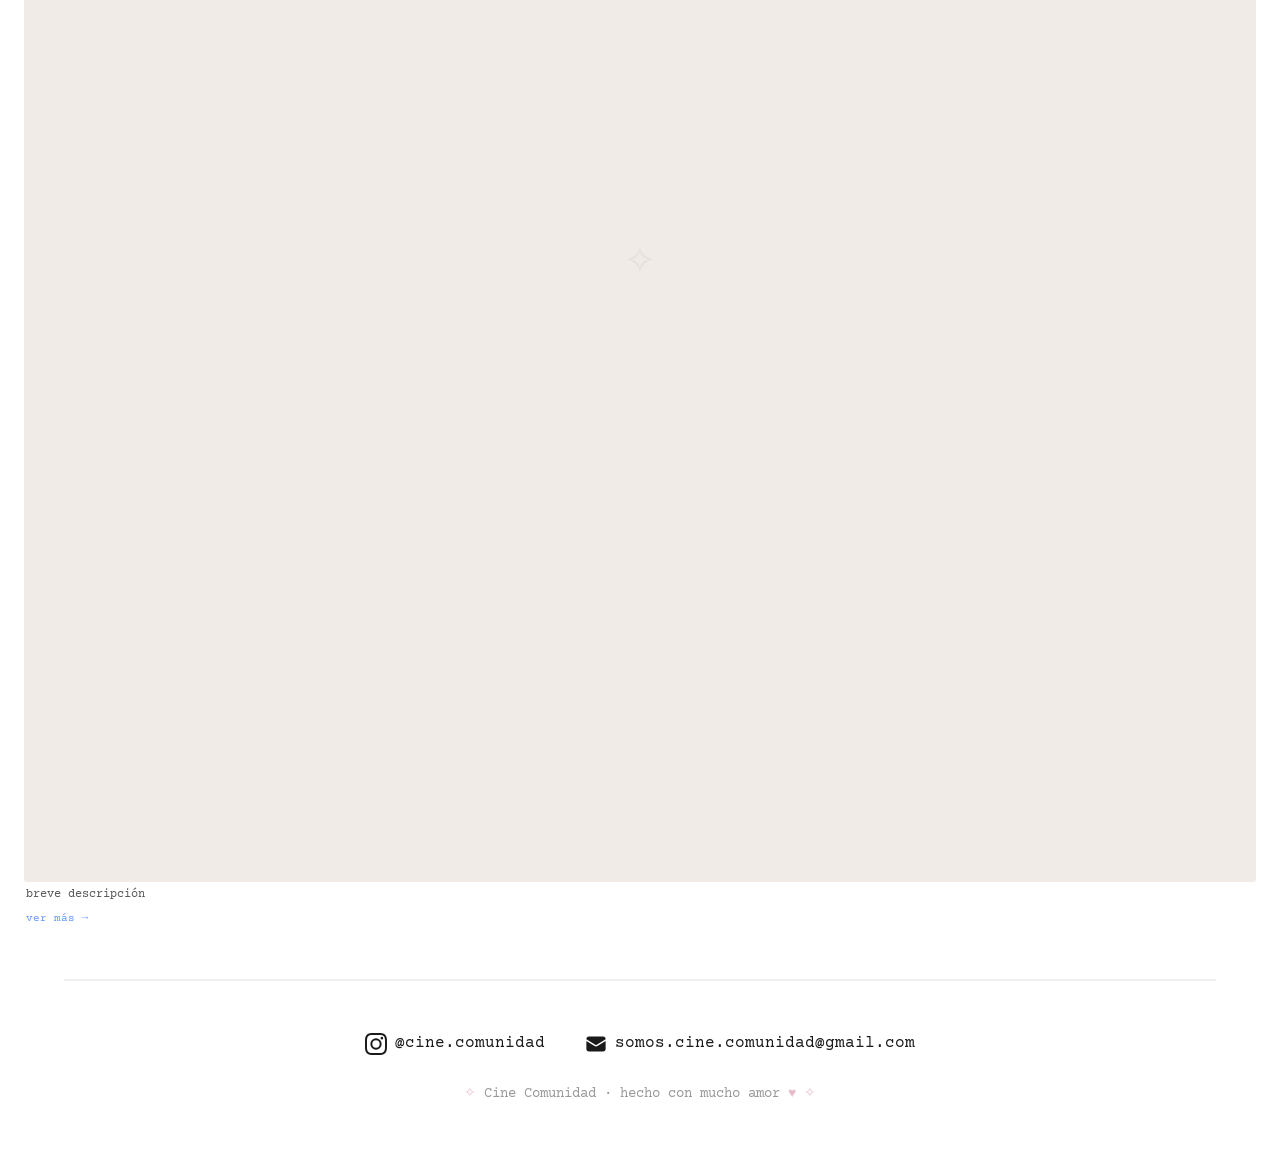
==== commit e5d1b0ac: "Update archivo.html" ====
--- a/archivo.html
+++ b/archivo.html
@@ -540,9 +540,9 @@
         <!-- PROJECT 8 (extremely wide) -->
         <a href="#" class="collage-item">
             <div class="project-image">
-                <span class="placeholder-icon">✧</span>
-            </div>
-            <div class="project-description">breve descripción</div>
+                 <img src="viva.jpg" alt="viva el cine">
+            </div>
+            <div class="project-description">tarjetas</div>
             <span class="project-link">ver más →</span>
         </a>
 
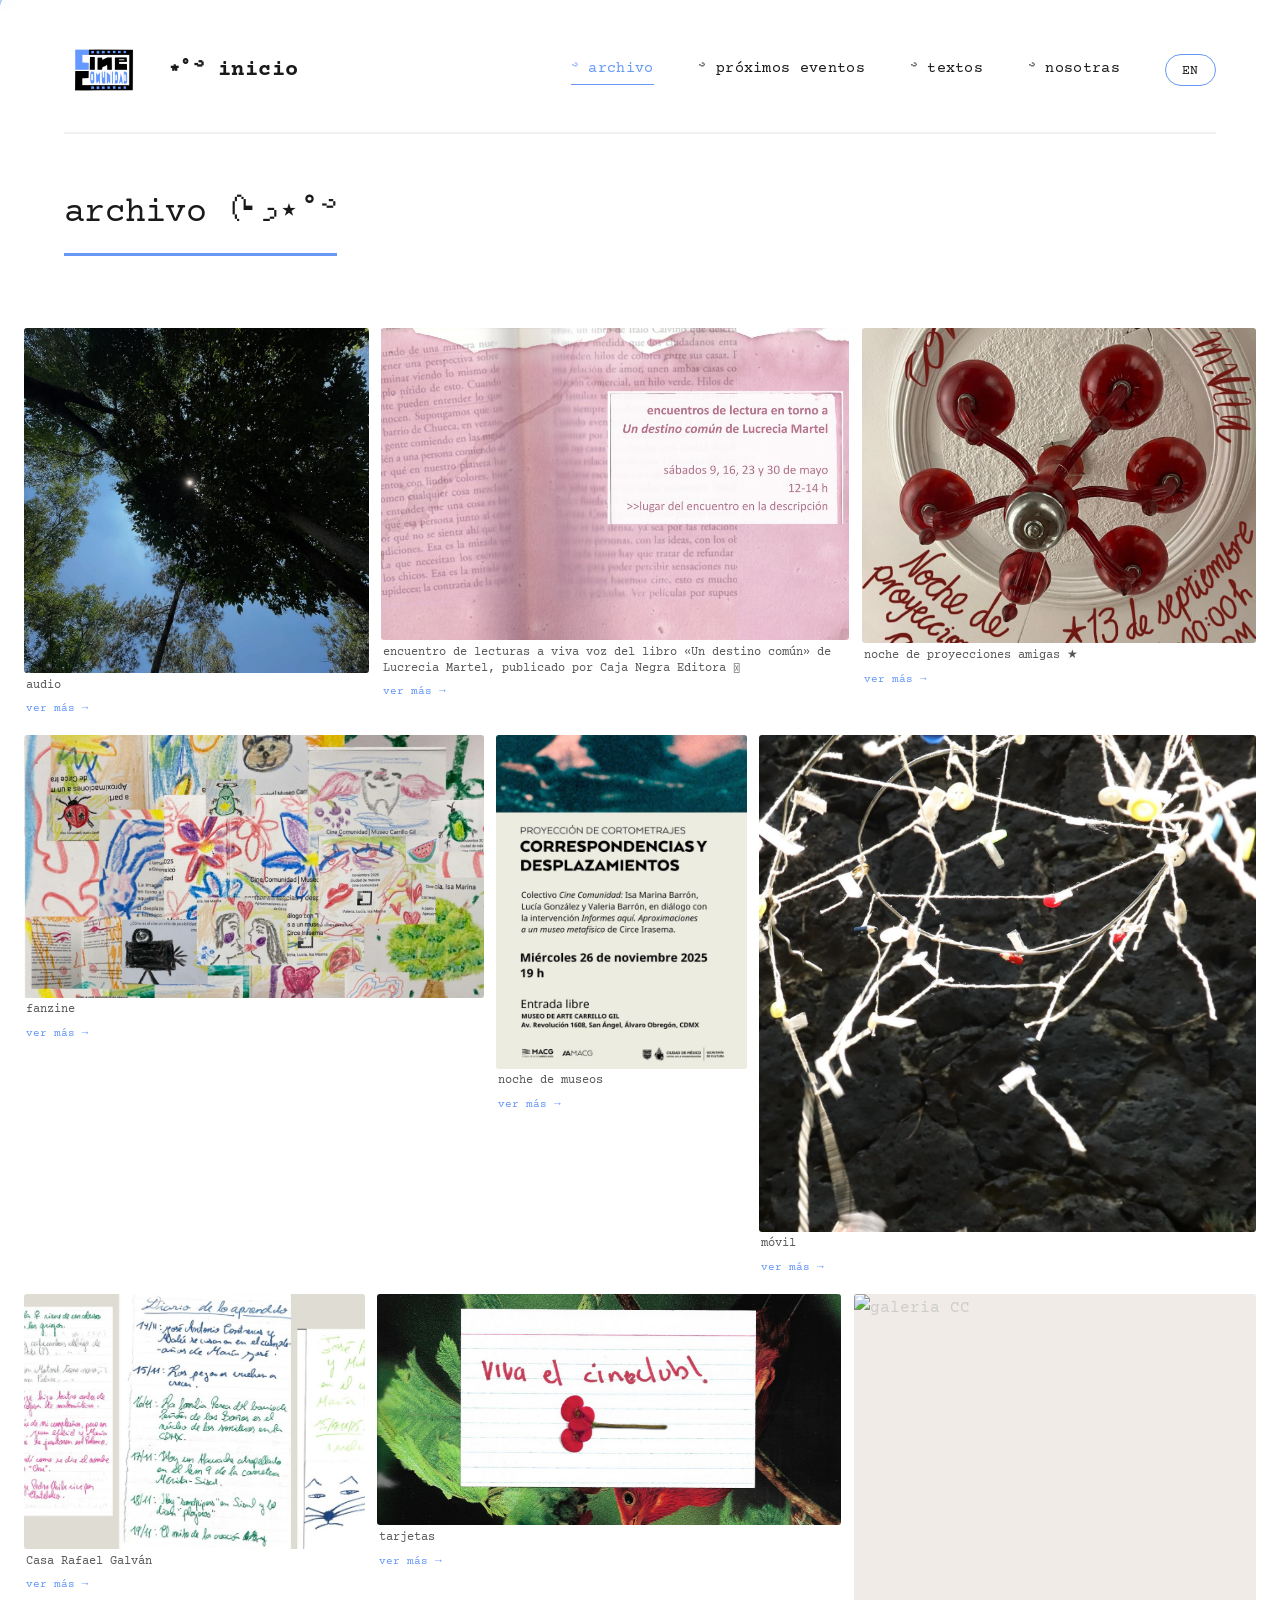
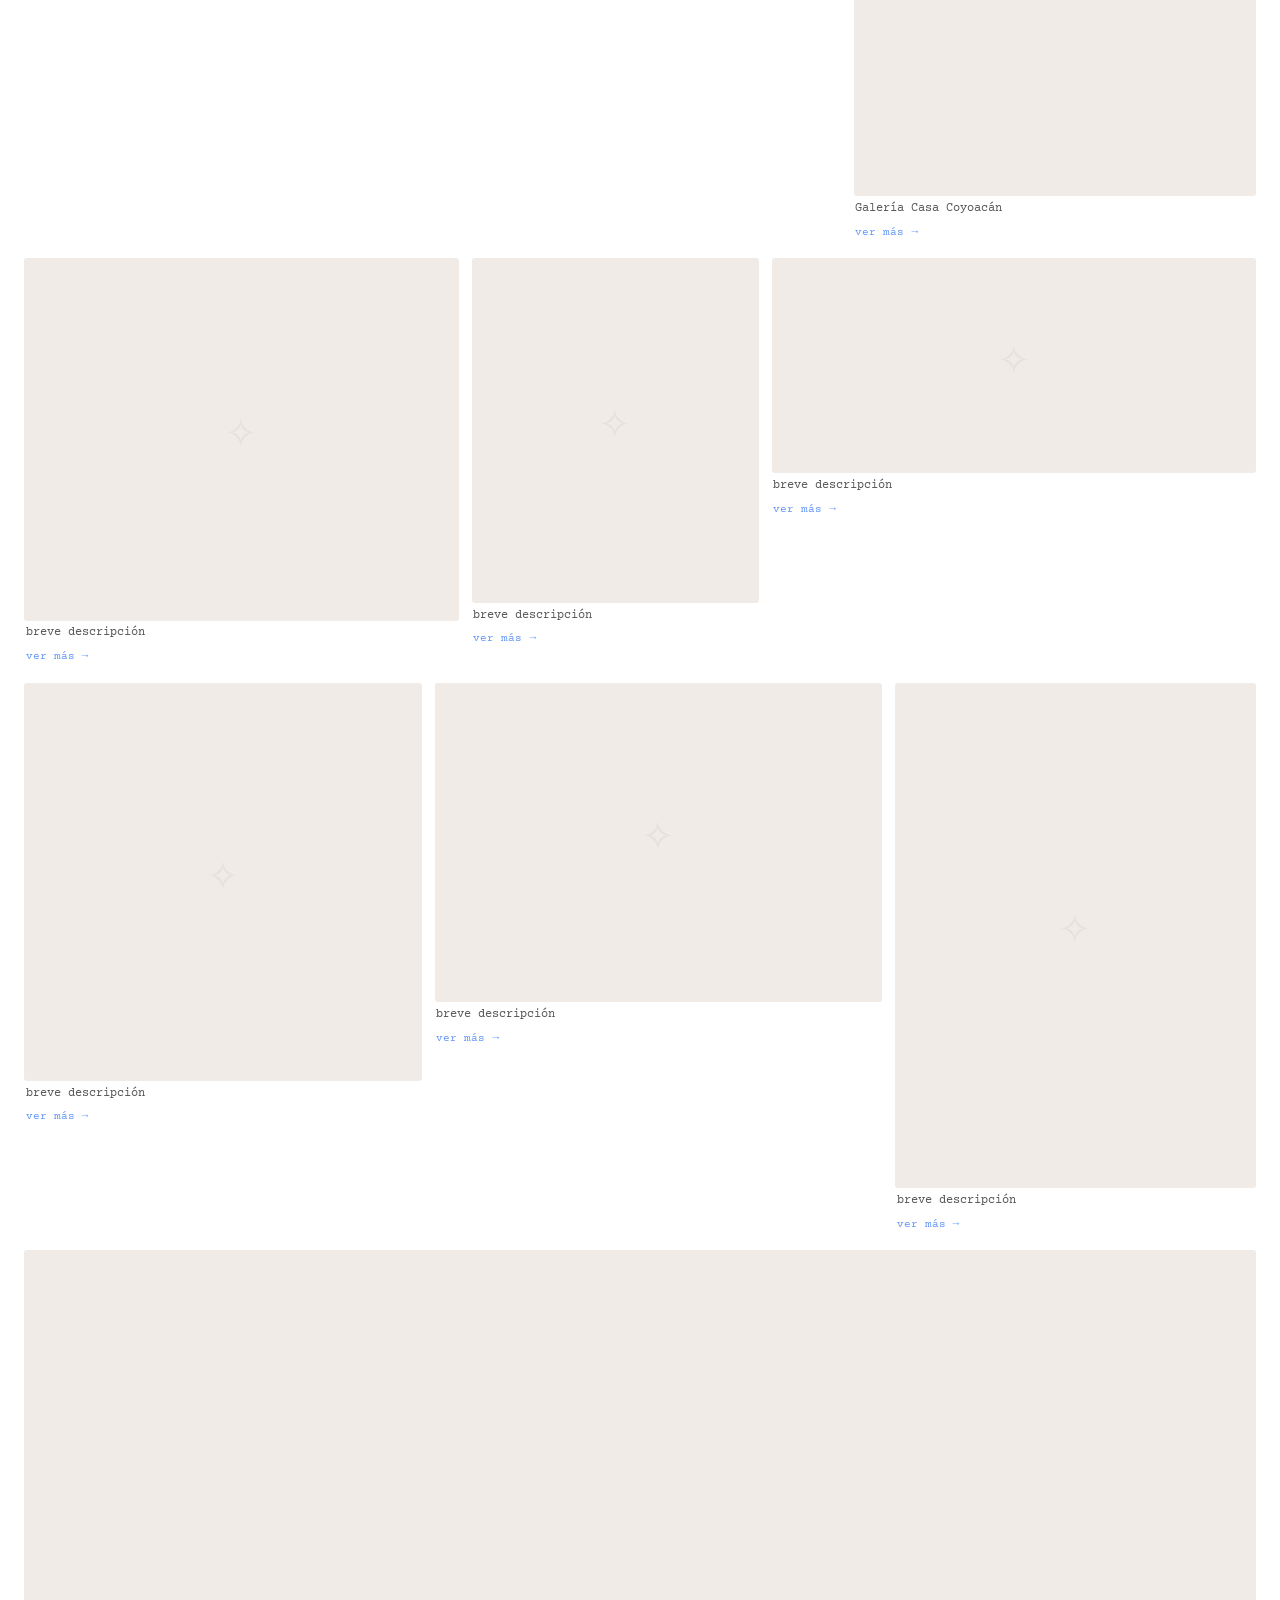
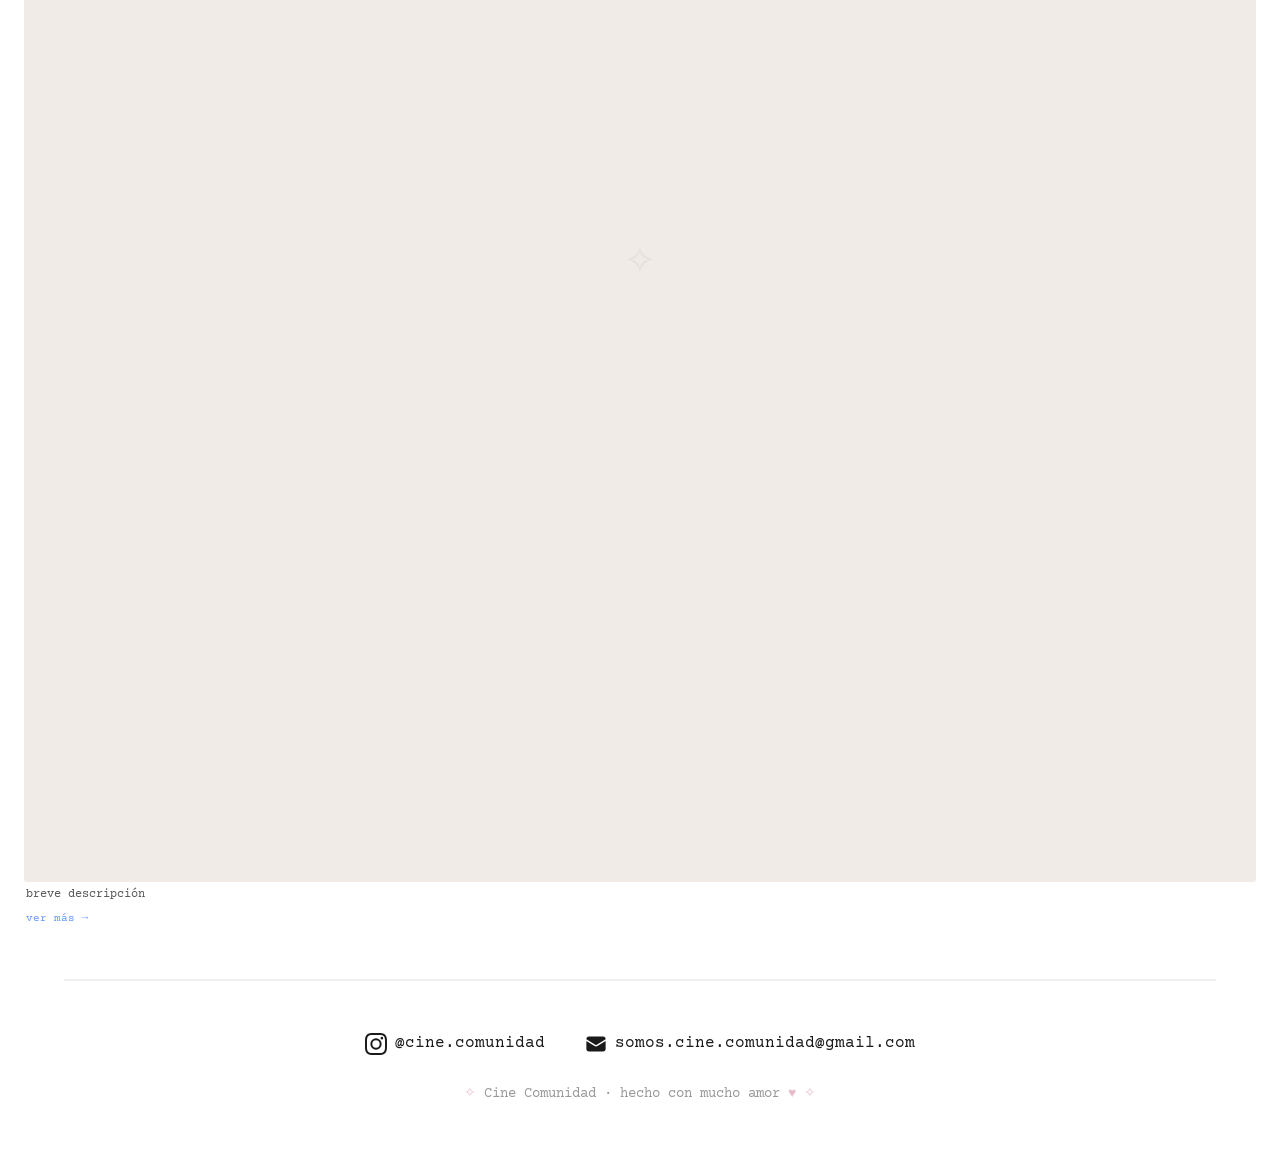
==== commit 0fd92ebf: "Update archivo.html" ====
--- a/archivo.html
+++ b/archivo.html
@@ -549,9 +549,9 @@
         <!-- PROJECT 9 (tall) -->
         <a href="#" class="collage-item">
             <div class="project-image">
-                <span class="placeholder-icon">✧</span>
-            </div>
-            <div class="project-description">breve descripción</div>
+                <img src="galeria.jpg" alt="galeria CC">
+            </div>
+            <div class="project-description">Galería Casa Coyoacán</div>
             <span class="project-link">ver más →</span>
         </a>
 
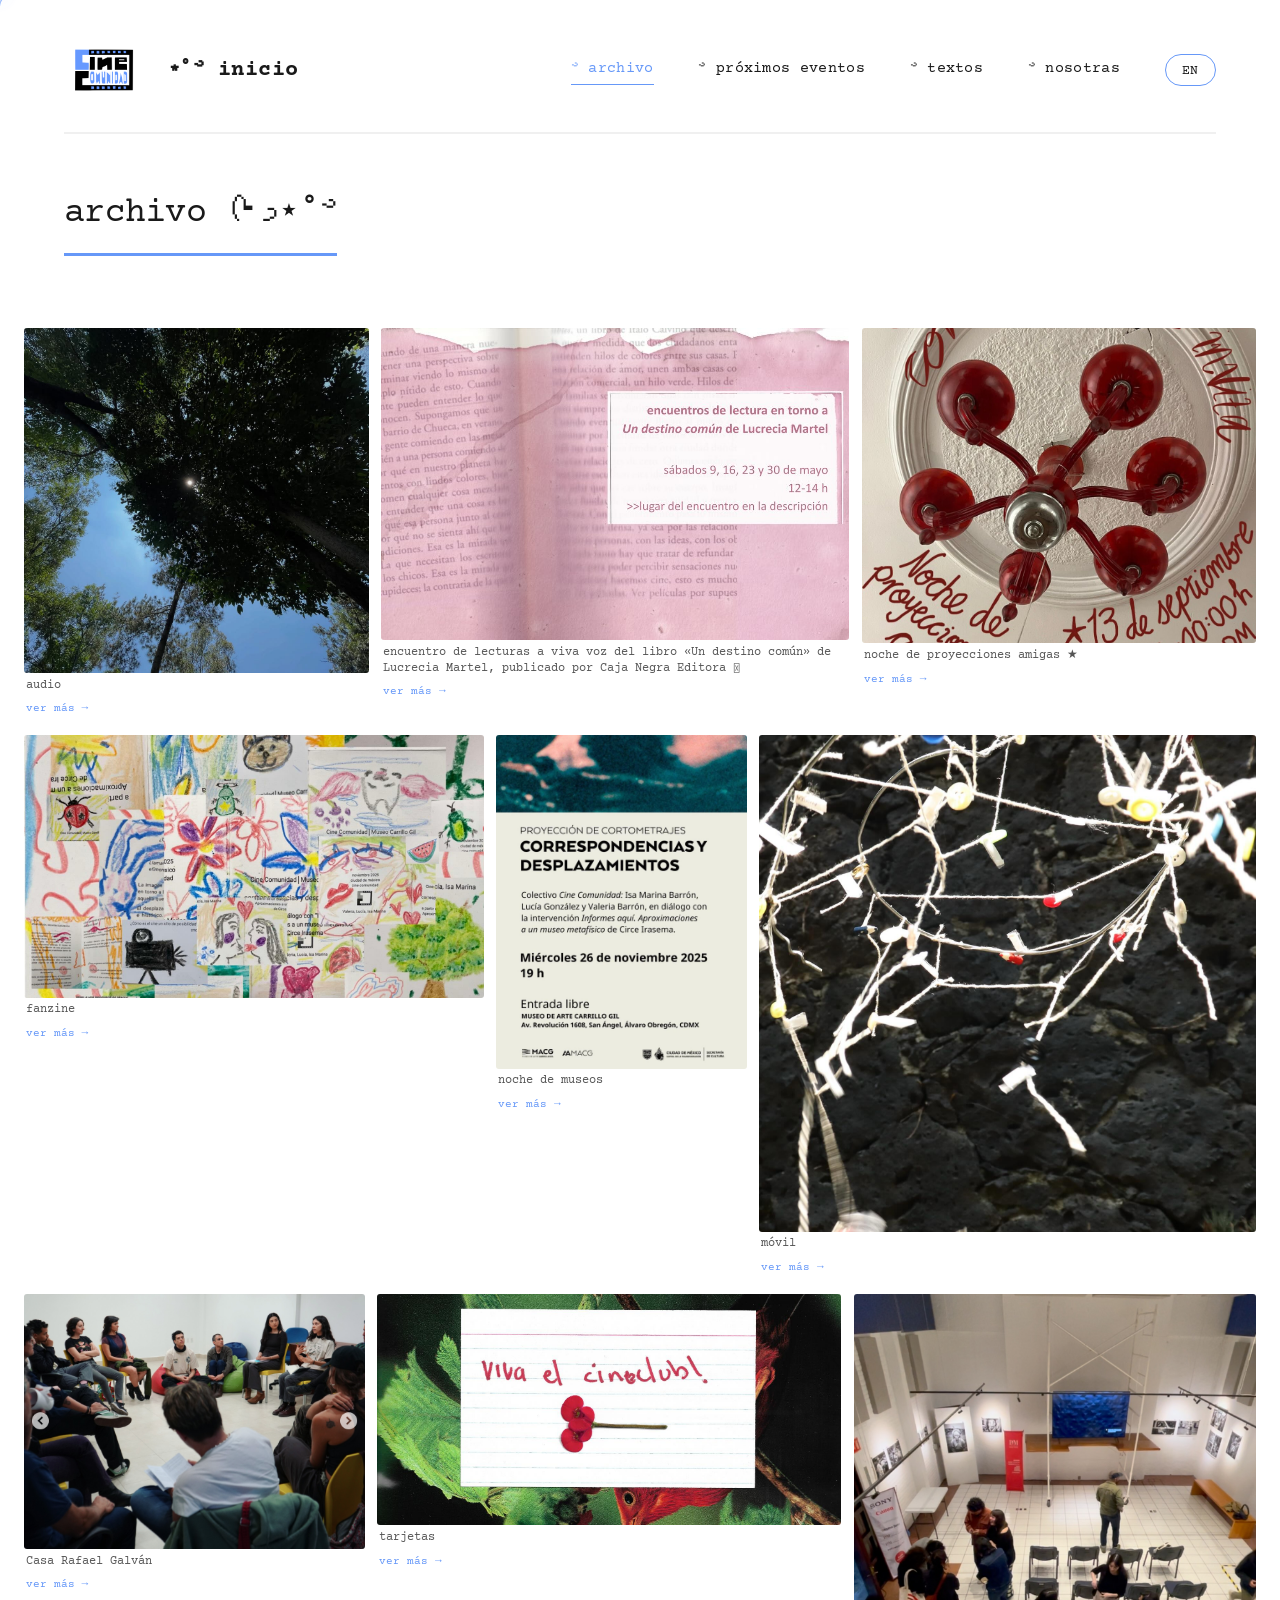
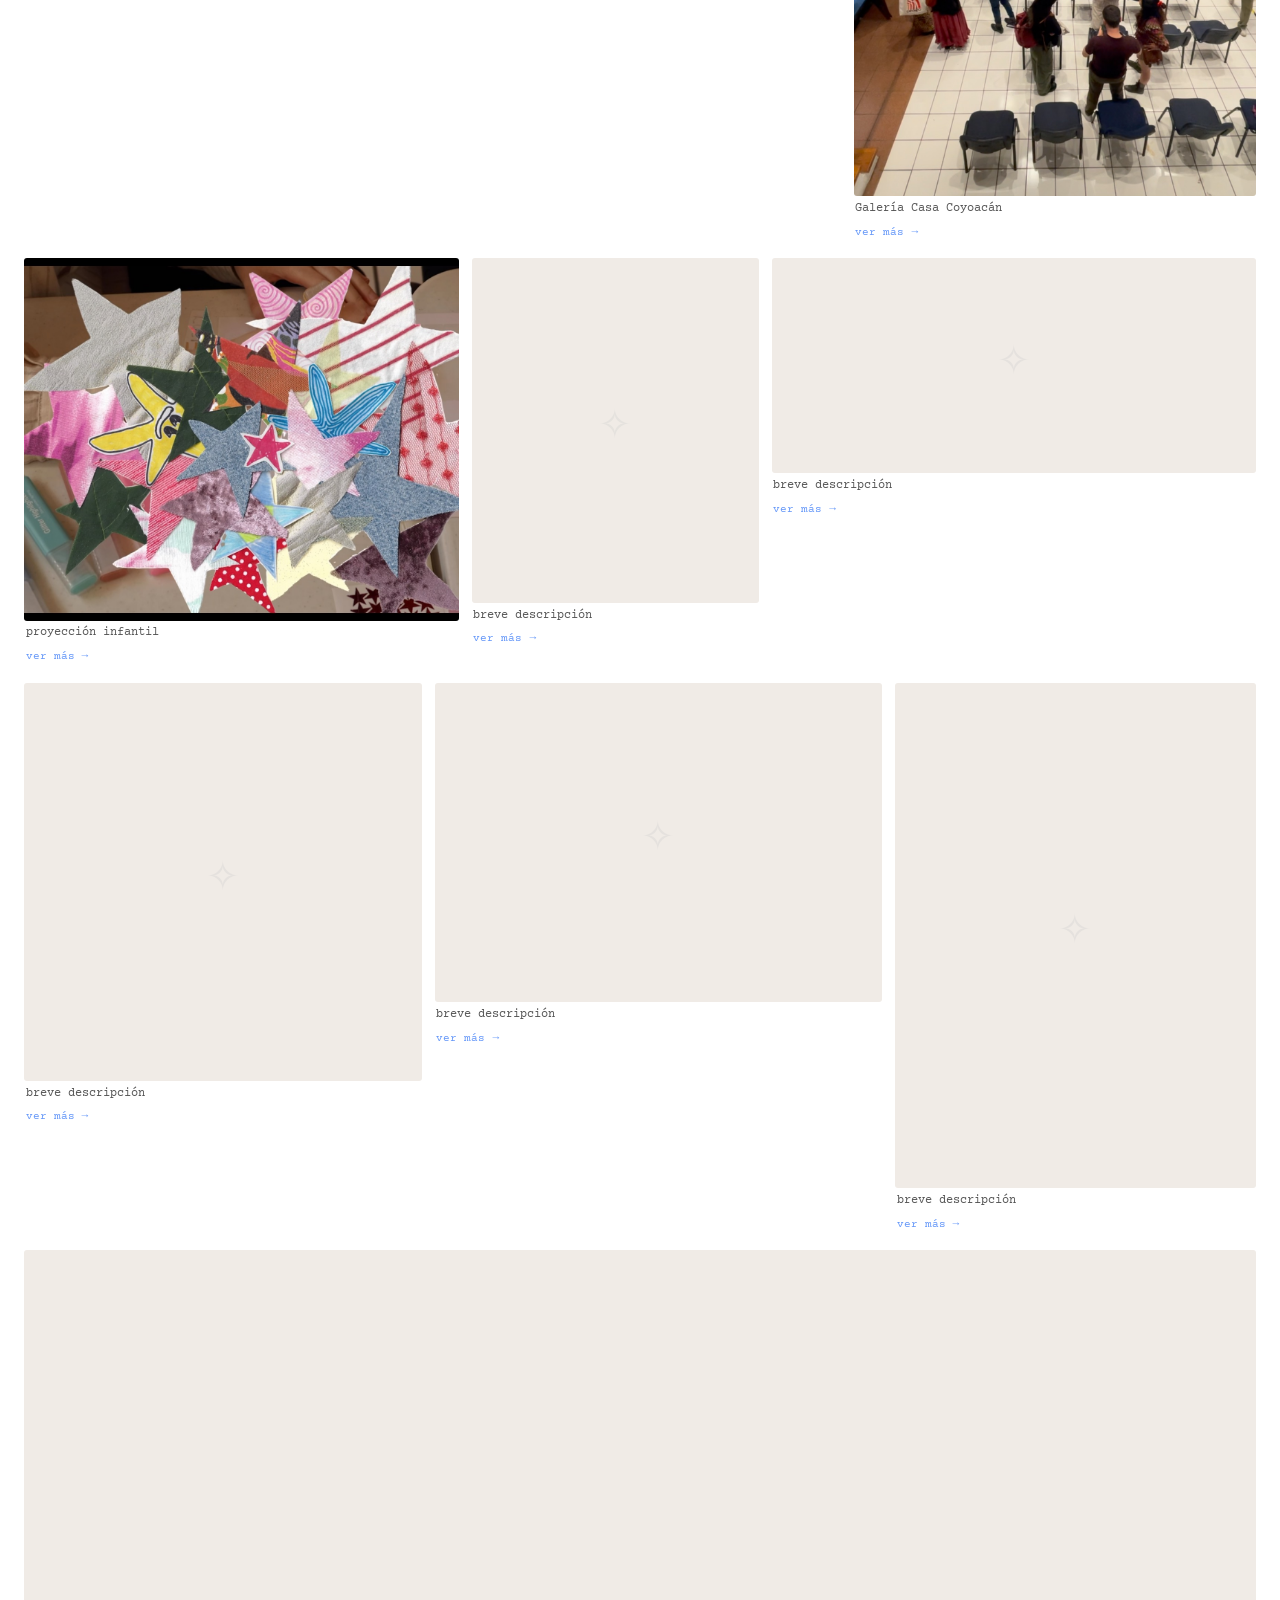
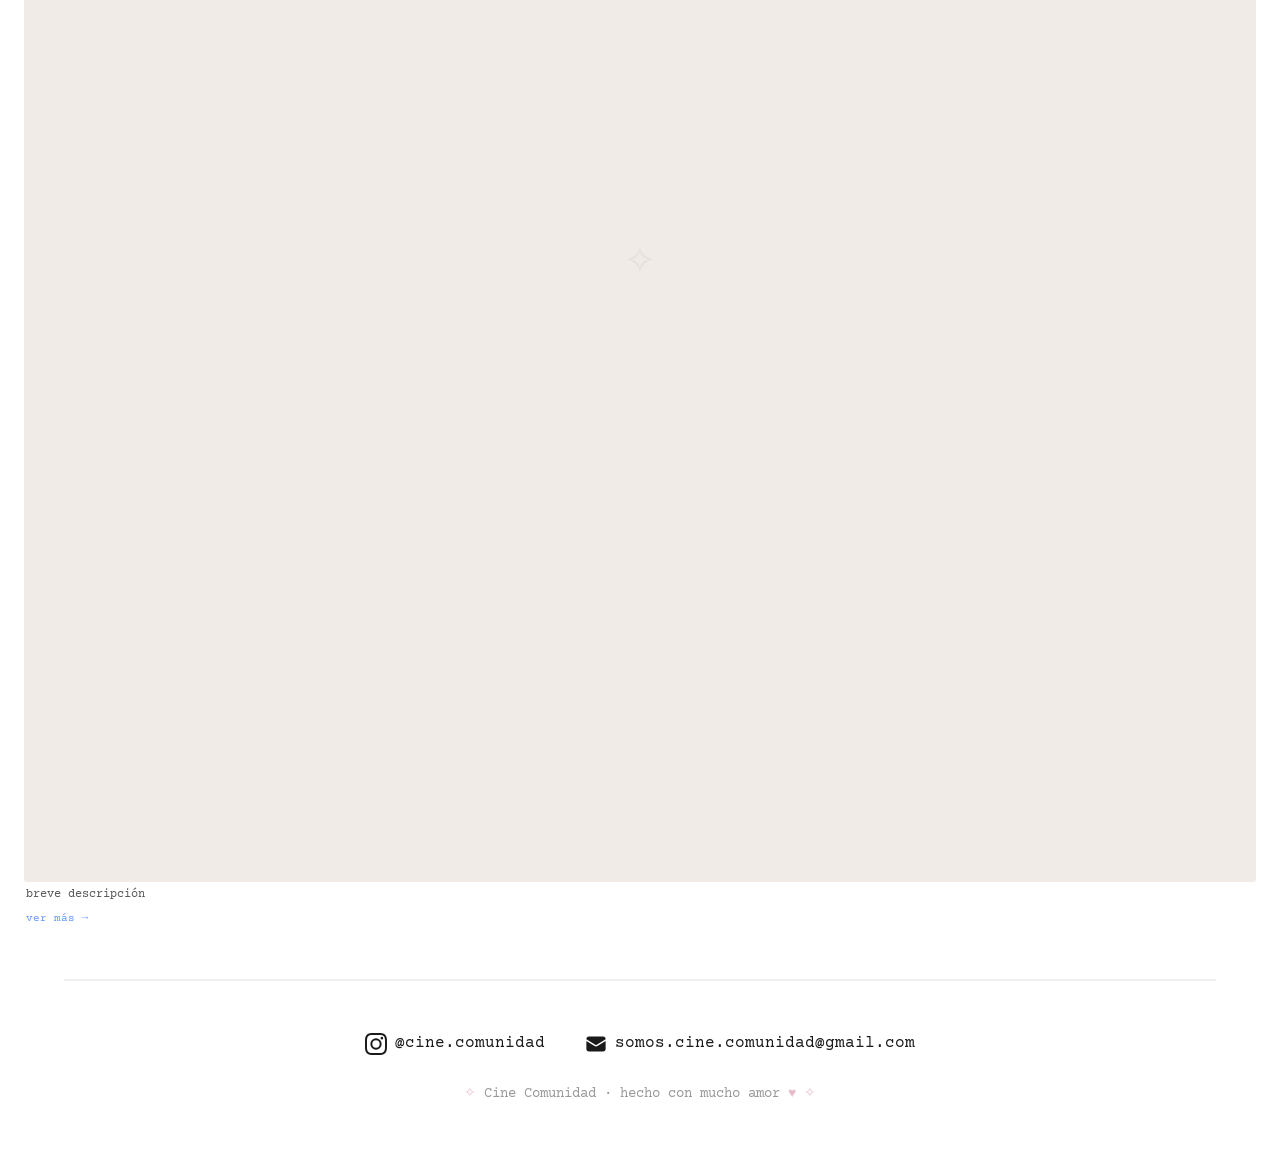
==== commit 0061ed17: "Update archivo.html" ====
--- a/archivo.html
+++ b/archivo.html
@@ -531,7 +531,7 @@
         <!-- PROJECT 7 (wide) -->
         <a href="#" class="collage-item">
             <div class="project-image">
-                <img src="diario.jpg" alt="diario">
+                <img src="sesion.png" alt="sesion">
             </div>
             <div class="project-description">Casa Rafael Galván</div>
             <span class="project-link">ver más →</span>
@@ -558,9 +558,9 @@
         <!-- PROJECT 10 (slightly wide) -->
         <a href="#" class="collage-item">
             <div class="project-image">
-                <span class="placeholder-icon">✧</span>
-            </div>
-            <div class="project-description">breve descripción</div>
+                <img src="infancias.jpg" alt="infancias">
+            </div>
+            <div class="project-description">proyección infantil</div>
             <span class="project-link">ver más →</span>
         </a>
 
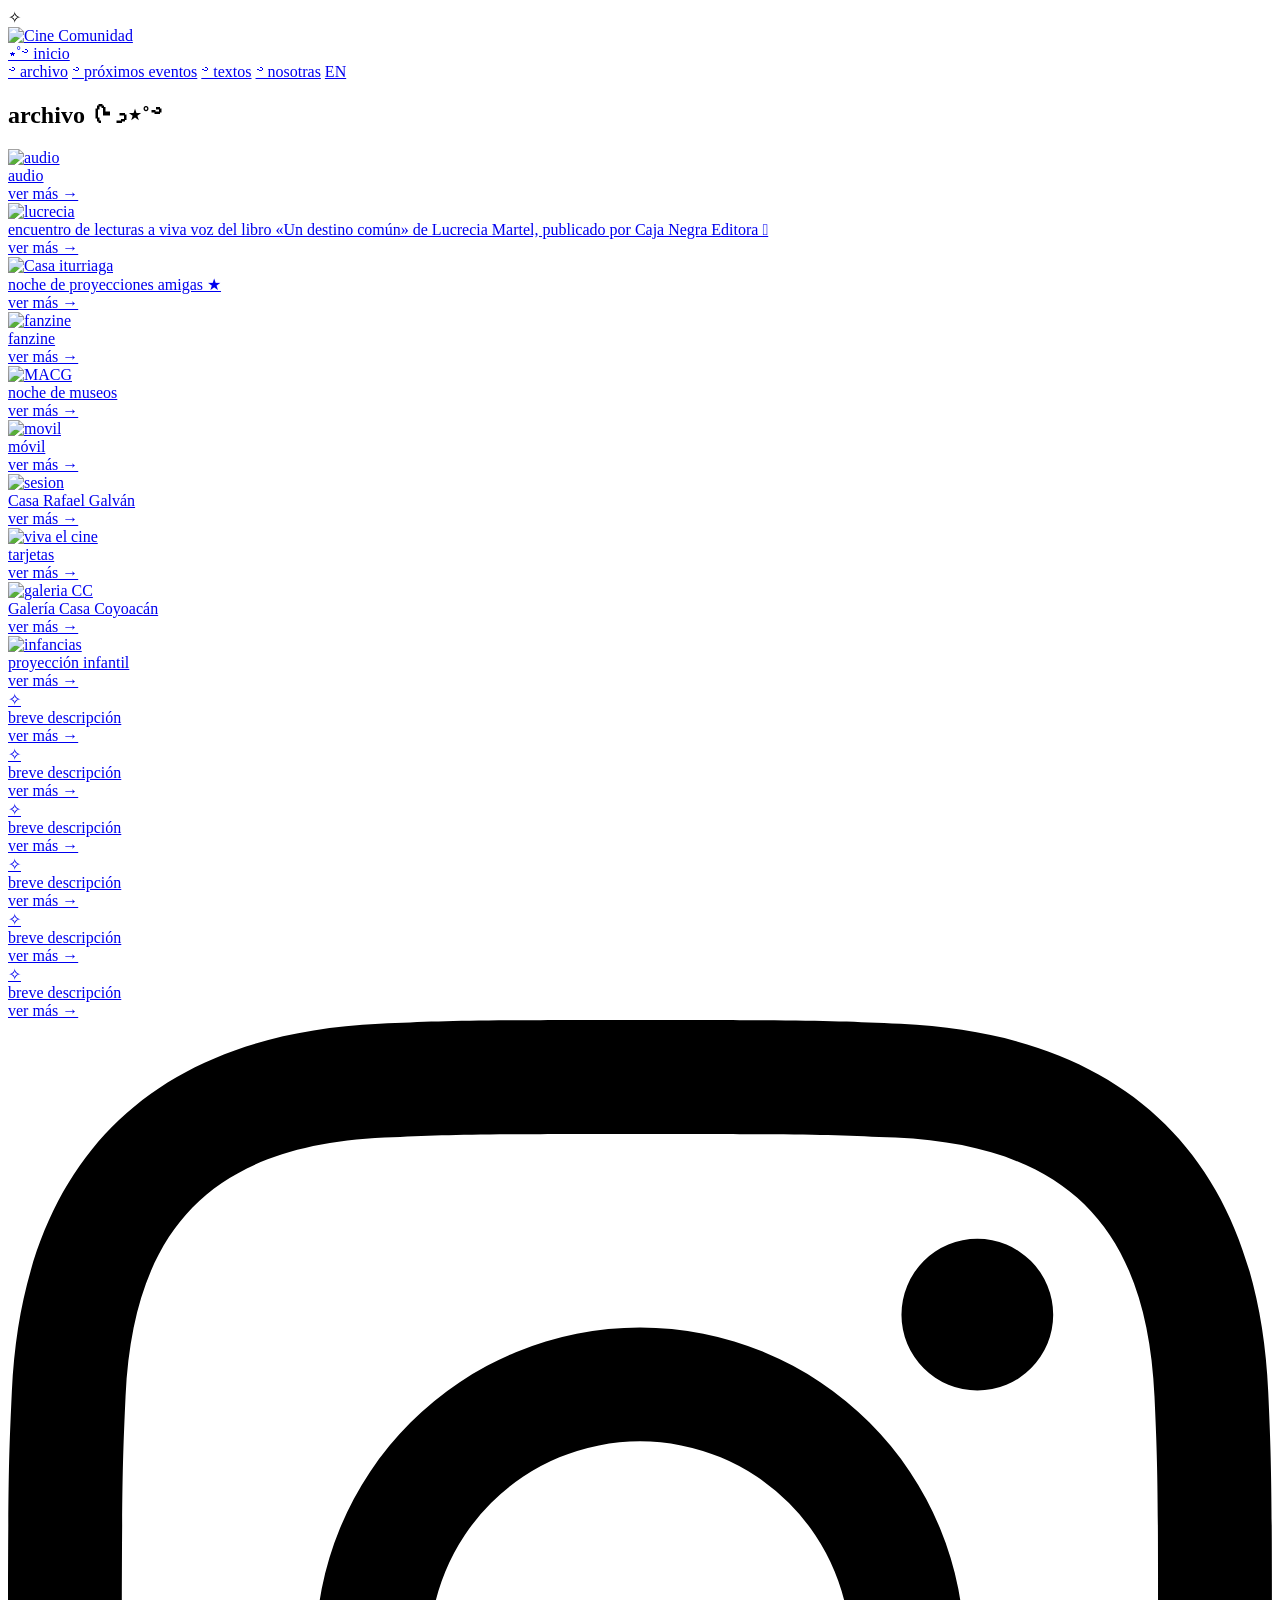
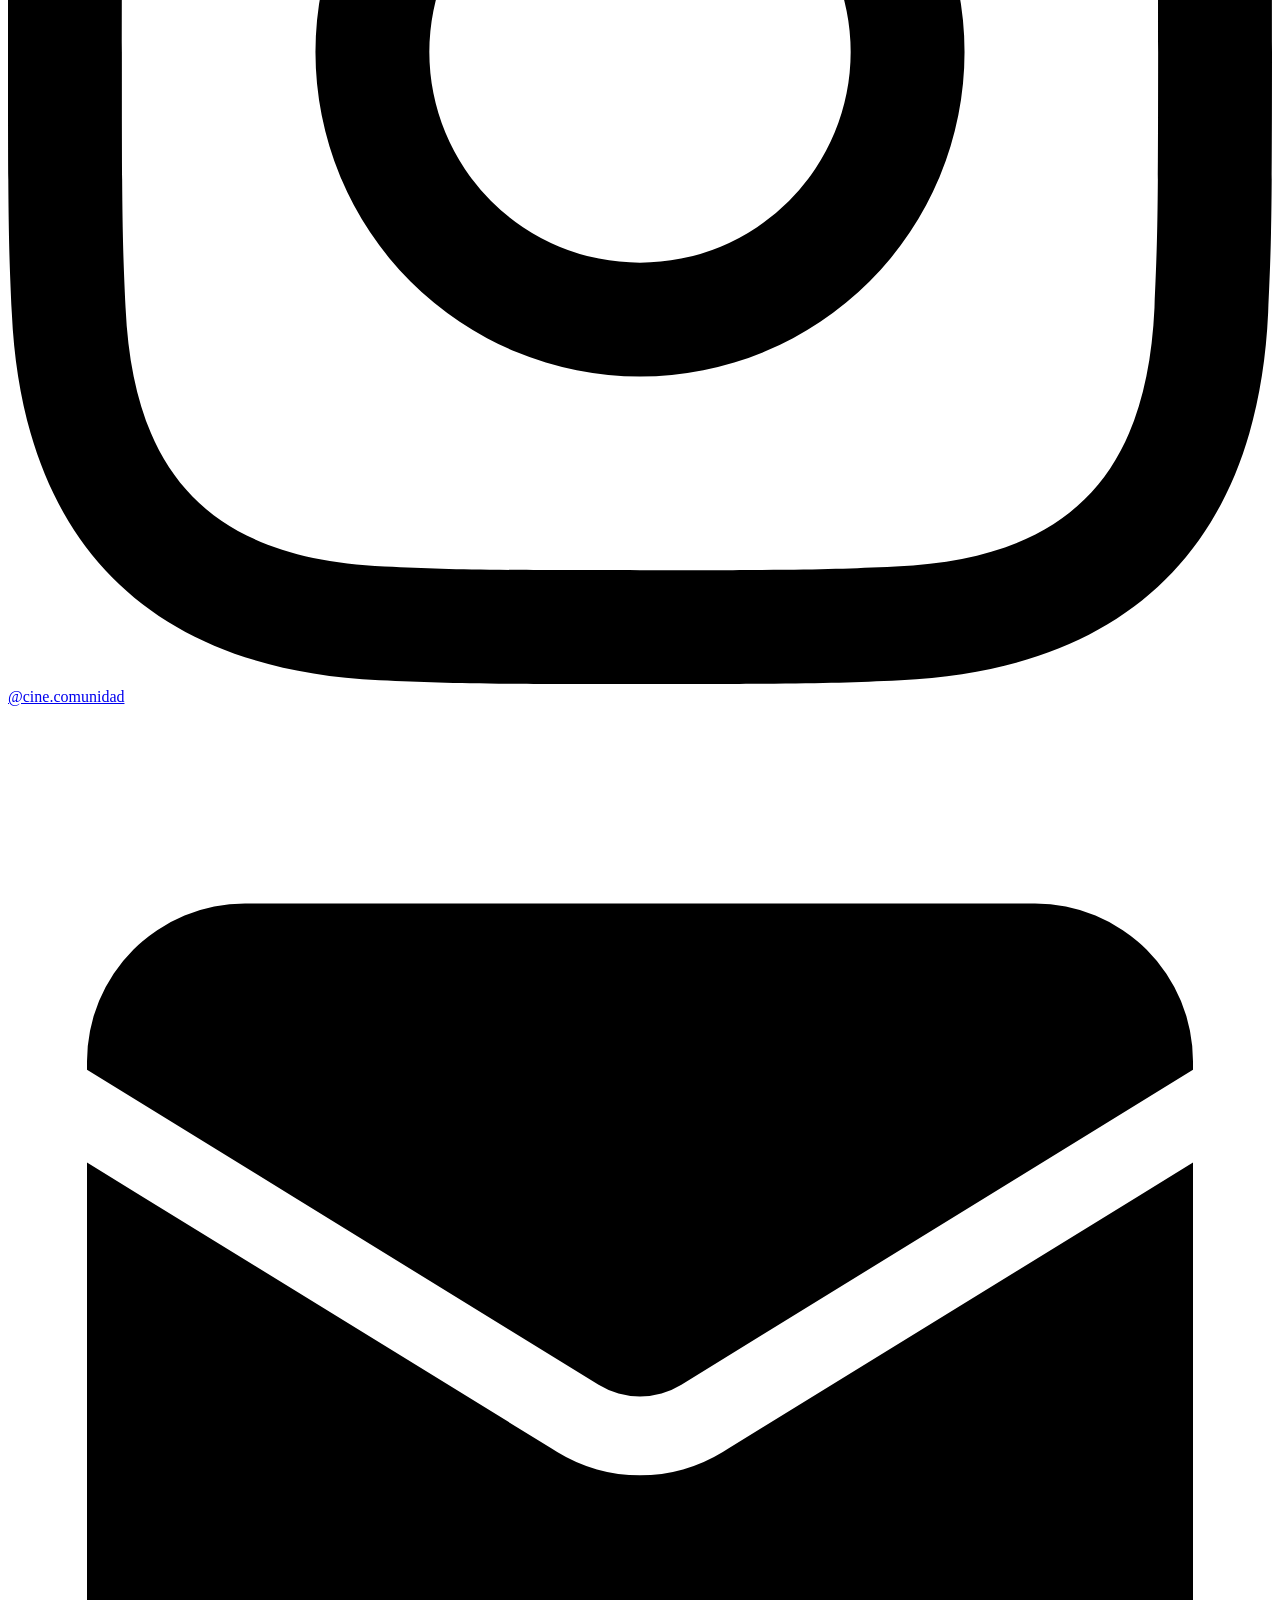
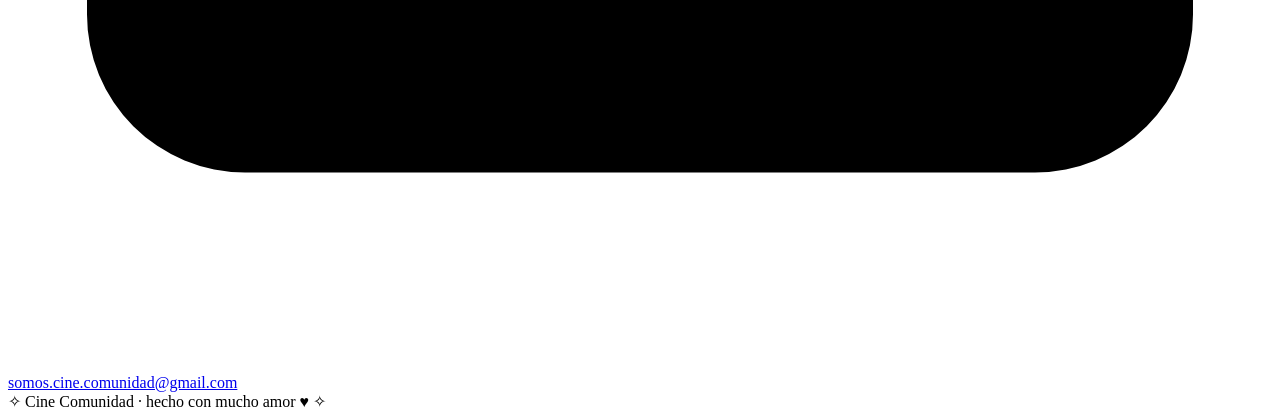
==== commit 426cb269: "Add files via upload" ====
--- a/archivo.html
+++ b/archivo.html
@@ -6,441 +6,7 @@
     <title>Cine Comunidad · Archivo</title>
     <link rel="icon" href="data:image/svg+xml,<svg xmlns='http://www.w3.org/2000/svg' viewBox='0 0 100 100'><text y='.9em' font-size='90'>✧</text></svg>">
     <link href="https://fonts.googleapis.com/css2?family=Courier+Prime:ital,wght@0,400;0,700;1,400&display=swap" rel="stylesheet">
-    <style>
-        /* ----- RESET & BASE ----- */
-        * {
-            margin: 0;
-            padding: 0;
-            box-sizing: border-box;
-            cursor: none;
-        }
-
-        body {
-            background: #ffffff;
-            font-family: 'Courier Prime', 'Courier New', monospace;
-            color: #1a1a1a;
-            line-height: 1.8;
-            padding: 2rem 0;
-        }
-
-        /* ----- STAR CURSOR ----- */
-        #star-cursor {
-            position: fixed;
-            pointer-events: none;
-            z-index: 9999;
-            font-size: 1.8rem;
-            color: #6698f8;
-            opacity: 0.7;
-            transform: translate(-50%, -50%);
-            transition: transform 0.15s ease;
-            text-shadow: 0 0 15px rgba(102, 152, 248, 0.3);
-        }
-
-        /* ----- CONTAINER ----- */
-        .container {
-            max-width: 1200px;
-            margin: 0 auto;
-            padding: 0 1.5rem;
-        }
-
-        /* ----- NAVIGATION ----- */
-        .navbar {
-            display: flex;
-            justify-content: space-between;
-            align-items: center;
-            flex-wrap: wrap;
-            padding: 0.5rem 0 2rem 0;
-            border-bottom: 2px solid #f0f0f0;
-            margin-bottom: 2rem;
-        }
-
-        .nav-left {
-            display: flex;
-            align-items: center;
-            gap: 1.5rem;
-        }
-
-        .nav-left .logo {
-            display: flex;
-            align-items: center;
-        }
-        
-        .nav-left .logo a {
-            display: block;
-            line-height: 0;
-        }
-
-        .nav-left .logo img {
-            height: 60px !important;
-            width: auto !important;
-            max-width: 200px !important;
-            display: block;
-            transition: transform 0.3s ease;
-        }
-
-        .nav-left .logo img:hover {
-            transform: scale(1.05);
-        }
-
-        .nav-left .home-link {
-            font-size: 1.4rem;
-            font-weight: 700;
-            color: #1a1a1a;
-            text-decoration: none;
-            transition: color 0.3s ease;
-            font-family: 'Courier Prime', monospace;
-            letter-spacing: 0.02em;
-        }
-
-        .nav-left .home-link:hover {
-            color: #6698f8;
-        }
-
-        .nav-right {
-            display: flex;
-            gap: 2.8rem;
-            align-items: center;
-            flex-wrap: wrap;
-            font-size: 0.95rem;
-            letter-spacing: 0.02em;
-        }
-
-        .nav-right a {
-            text-decoration: none;
-            color: #1a1a1a;
-            font-weight: 400;
-            transition: color 0.3s ease;
-            position: relative;
-            padding-bottom: 2px;
-        }
-
-        .nav-right a:hover {
-            color: #6698f8;
-        }
-
-        .nav-right a::after {
-            content: '';
-            position: absolute;
-            bottom: 0;
-            left: 0;
-            width: 0;
-            height: 1px;
-            background: #6698f8;
-            transition: width 0.3s ease;
-        }
-
-        .nav-right a:hover::after {
-            width: 100%;
-        }
-
-        .nav-right .active {
-            color: #6698f8;
-        }
-
-        .nav-right .active::after {
-            width: 100%;
-        }
-
-        .lang-btn {
-            background: none;
-            border: 1.5px solid #6698f8;
-            color: #6698f8;
-            padding: 0.3rem 1rem;
-            border-radius: 30px;
-            font-size: 0.8rem;
-            font-weight: 500;
-            transition: all 0.3s ease;
-            cursor: pointer;
-            font-family: 'Courier Prime', monospace;
-            letter-spacing: 0.05em;
-            text-decoration: none;
-        }
-
-        .lang-btn:hover {
-            background: #6698f8;
-            color: white;
-        }
-
-        /* ----- SECTION TITLE ----- */
-        .section-title {
-            font-size: 2.2rem;
-            font-weight: 400;
-            letter-spacing: -0.02em;
-            margin: 1rem 0 2.5rem 0;
-            padding-bottom: 0.5rem;
-            border-bottom: 3px solid #6698f8;
-            display: inline-block;
-            font-family: 'Courier Prime', monospace;
-            text-transform: lowercase;
-        }
-
-        /* ----- FULL-WIDTH COLLAGE (NO CARDS, NO RIGHT GAP) ----- */
-        .collage-grid {
-            display: flex;
-            flex-wrap: wrap;
-            justify-content: flex-start;
-            gap: 0.8rem;
-            margin: 2rem 0 3rem 0;
-            padding: 0 1.5rem;
-            width: 100%;
-        }
-
-        .collage-item {
-            display: block;
-            text-decoration: none;
-            color: inherit;
-            transition: transform 0.3s ease;
-            position: relative;
-            flex: 1 0 auto; /* allows items to grow and fill space */
-        }
-
-        .collage-item:hover {
-            transform: translateY(-4px) scale(1.01);
-        }
-
-        .collage-item .project-image {
-            width: 100%;
-            background: #f0ebe6;
-            overflow: hidden;
-            display: flex;
-            align-items: center;
-            justify-content: center;
-            color: #ccc;
-            position: relative;
-            border-radius: 3px;
-        }
-
-        .collage-item .project-image img {
-            width: 100%;
-            height: 100%;
-            object-fit: cover;
-            display: block;
-        }
-
-        .collage-item .project-image .placeholder-icon {
-            font-size: 2.5rem;
-            opacity: 0.3;
-        }
-
-        .collage-item .project-description {
-            font-size: 0.75rem;
-            color: #555;
-            line-height: 1.3;
-            font-family: 'Courier Prime', monospace;
-            padding: 0.3rem 0.1rem 0;
-        }
-
-        .collage-item .project-link {
-            font-size: 0.7rem;
-            color: #6698f8;
-            text-decoration: none;
-            font-weight: 500;
-            border-bottom: 1px solid transparent;
-            transition: border-color 0.3s ease;
-            display: inline-block;
-            padding: 0 0.1rem;
-        }
-
-        .collage-item .project-link:hover {
-            border-bottom-color: #6698f8;
-        }
-
-        /* ----- EACH ITEM HAS A RANDOM SIZE (FULL WIDTH) ----- */
-        .collage-item:nth-child(1) { flex: 1 0 18%; min-width: 140px; }
-        .collage-item:nth-child(2) { flex: 1 0 28%; min-width: 160px; }
-        .collage-item:nth-child(3) { flex: 1 0 22%; min-width: 150px; }
-        .collage-item:nth-child(4) { flex: 1 0 32%; min-width: 180px; }
-        .collage-item:nth-child(5) { flex: 1 0 15%; min-width: 120px; }
-        .collage-item:nth-child(6) { flex: 1 0 35%; min-width: 190px; }
-        .collage-item:nth-child(7) { flex: 1 0 20%; min-width: 140px; }
-        .collage-item:nth-child(8) { flex: 1 0 30%; min-width: 170px; }
-        .collage-item:nth-child(9) { flex: 1 0 25%; min-width: 150px; }
-        .collage-item:nth-child(10) { flex: 1 0 28%; min-width: 160px; }
-        .collage-item:nth-child(11) { flex: 1 0 16%; min-width: 130px; }
-        .collage-item:nth-child(12) { flex: 1 0 32%; min-width: 180px; }
-        .collage-item:nth-child(13) { flex: 1 0 22%; min-width: 150px; }
-        .collage-item:nth-child(14) { flex: 1 0 26%; min-width: 160px; }
-        .collage-item:nth-child(15) { flex: 1 0 19%; min-width: 140px; }
-        .collage-item:nth-child(16) { flex: 1 0 30%; min-width: 170px; }
-
-        /* HEIGHTS (via aspect-ratio) - MORE SQUARE & HORIZONTAL */
-        .collage-item:nth-child(1) .project-image { aspect-ratio: 4 / 4; }
-        .collage-item:nth-child(2) .project-image { aspect-ratio: 6 / 4; }
-        .collage-item:nth-child(3) .project-image { aspect-ratio: 5 / 4; }
-        .collage-item:nth-child(4) .project-image { aspect-ratio: 7 / 4; }
-        .collage-item:nth-child(5) .project-image { aspect-ratio: 3 / 4; }
-        .collage-item:nth-child(6) .project-image { aspect-ratio: 5 / 5; }
-        .collage-item:nth-child(7) .project-image { aspect-ratio: 4 / 3; }
-        .collage-item:nth-child(8) .project-image { aspect-ratio: 8 / 4; }
-        .collage-item:nth-child(9) .project-image { aspect-ratio: 4 / 5; }
-        .collage-item:nth-child(10) .project-image { aspect-ratio: 6 / 5; }
-        .collage-item:nth-child(11) .project-image { aspect-ratio: 5 / 6; }
-        .collage-item:nth-child(12) .project-image { aspect-ratio: 9 / 4; }
-        .collage-item:nth-child(13) .project-image { aspect-ratio: 3 / 3; }
-        .collage-item:nth-child(14) .project-image { aspect-ratio: 7 / 5; }
-        .collage-item:nth-child(15) .project-image { aspect-ratio: 5 / 7; }
-        .collage-item:nth-child(16) .project-image { aspect-ratio: 6 / 6; }
-
-        /* ----- FOOTER ----- */
-        .footer {
-            padding: 3rem 0 1.5rem 0;
-            border-top: 2px solid #f0f0f0;
-            margin-top: 3rem;
-            text-align: center;
-        }
-
-        .footer-links {
-            display: flex;
-            justify-content: center;
-            gap: 2.5rem;
-            flex-wrap: wrap;
-            margin-bottom: 1.5rem;
-        }
-
-        .footer-links a {
-            color: #1a1a1a;
-            text-decoration: none;
-            font-size: 1rem;
-            transition: color 0.3s ease;
-            display: flex;
-            align-items: center;
-            gap: 0.5rem;
-        }
-
-        .footer-links a:hover {
-            color: #6698f8;
-        }
-
-        .footer-links a .icon {
-            width: 22px;
-            height: 22px;
-            fill: currentColor;
-        }
-
-        .footer-copy {
-            font-size: 0.85rem;
-            color: #999;
-            margin-top: 1rem;
-        }
-
-        .footer-copy .craft-heart {
-            color: #e7bdcd;
-        }
-
-        /* ----- RESPONSIVE ----- */
-        @media (max-width: 1024px) {
-            .collage-grid {
-                gap: 0.6rem;
-                padding: 0 1rem;
-            }
-
-            .collage-item:nth-child(1) { flex: 1 0 22%; min-width: 120px; }
-            .collage-item:nth-child(2) { flex: 1 0 32%; min-width: 140px; }
-            .collage-item:nth-child(3) { flex: 1 0 26%; min-width: 130px; }
-            .collage-item:nth-child(4) { flex: 1 0 38%; min-width: 160px; }
-            .collage-item:nth-child(5) { flex: 1 0 18%; min-width: 100px; }
-            .collage-item:nth-child(6) { flex: 1 0 40%; min-width: 170px; }
-            .collage-item:nth-child(7) { flex: 1 0 24%; min-width: 120px; }
-            .collage-item:nth-child(8) { flex: 1 0 36%; min-width: 150px; }
-            .collage-item:nth-child(9) { flex: 1 0 28%; min-width: 130px; }
-            .collage-item:nth-child(10) { flex: 1 0 34%; min-width: 140px; }
-            .collage-item:nth-child(11) { flex: 1 0 20%; min-width: 110px; }
-            .collage-item:nth-child(12) { flex: 1 0 42%; min-width: 180px; }
-            .collage-item:nth-child(13) { flex: 1 0 24%; min-width: 120px; }
-            .collage-item:nth-child(14) { flex: 1 0 30%; min-width: 140px; }
-            .collage-item:nth-child(15) { flex: 1 0 22%; min-width: 120px; }
-            .collage-item:nth-child(16) { flex: 1 0 36%; min-width: 150px; }
-        }
-
-        @media (max-width: 768px) {
-            body {
-                padding: 1rem 0;
-            }
-
-            .navbar {
-                flex-direction: column;
-                align-items: flex-start;
-                gap: 1rem;
-            }
-
-            .nav-right {
-                gap: 1.2rem;
-                font-size: 0.85rem;
-                width: 100%;
-                justify-content: space-between;
-            }
-
-            .collage-grid {
-                gap: 0.5rem;
-                padding: 0 0.8rem;
-                margin: 1.5rem 0 2.5rem 0;
-            }
-
-            .collage-item:nth-child(1) { flex: 1 0 40%; min-width: 100px; }
-            .collage-item:nth-child(2) { flex: 1 0 55%; min-width: 120px; }
-            .collage-item:nth-child(3) { flex: 1 0 45%; min-width: 110px; }
-            .collage-item:nth-child(4) { flex: 1 0 60%; min-width: 130px; }
-            .collage-item:nth-child(5) { flex: 1 0 35%; min-width: 90px; }
-            .collage-item:nth-child(6) { flex: 1 0 58%; min-width: 130px; }
-            .collage-item:nth-child(7) { flex: 1 0 42%; min-width: 100px; }
-            .collage-item:nth-child(8) { flex: 1 0 52%; min-width: 120px; }
-            .collage-item:nth-child(9) { flex: 1 0 44%; min-width: 110px; }
-            .collage-item:nth-child(10) { flex: 1 0 50%; min-width: 120px; }
-            .collage-item:nth-child(11) { flex: 1 0 38%; min-width: 95px; }
-            .collage-item:nth-child(12) { flex: 1 0 62%; min-width: 140px; }
-            .collage-item:nth-child(13) { flex: 1 0 40%; min-width: 100px; }
-            .collage-item:nth-child(14) { flex: 1 0 48%; min-width: 110px; }
-            .collage-item:nth-child(15) { flex: 1 0 36%; min-width: 90px; }
-            .collage-item:nth-child(16) { flex: 1 0 54%; min-width: 120px; }
-
-            .section-title {
-                font-size: 1.8rem;
-            }
-
-            .logo img {
-                max-height: 60px;
-            }
-
-            .collage-item .project-description {
-                font-size: 0.65rem;
-            }
-
-            .collage-item .project-link {
-                font-size: 0.6rem;
-            }
-        }
-
-        @media (max-width: 480px) {
-            .collage-grid {
-                gap: 0.4rem;
-                padding: 0 0.5rem;
-            }
-
-            .collage-item:nth-child(1) { flex: 1 0 48%; min-width: 80px; }
-            .collage-item:nth-child(2) { flex: 1 0 48%; min-width: 80px; }
-            .collage-item:nth-child(3) { flex: 1 0 48%; min-width: 80px; }
-            .collage-item:nth-child(4) { flex: 1 0 48%; min-width: 80px; }
-            .collage-item:nth-child(5) { flex: 1 0 48%; min-width: 80px; }
-            .collage-item:nth-child(6) { flex: 1 0 48%; min-width: 80px; }
-            .collage-item:nth-child(7) { flex: 1 0 48%; min-width: 80px; }
-            .collage-item:nth-child(8) { flex: 1 0 48%; min-width: 80px; }
-            .collage-item:nth-child(9) { flex: 1 0 48%; min-width: 80px; }
-            .collage-item:nth-child(10) { flex: 1 0 48%; min-width: 80px; }
-            .collage-item:nth-child(11) { flex: 1 0 48%; min-width: 80px; }
-            .collage-item:nth-child(12) { flex: 1 0 48%; min-width: 80px; }
-            .collage-item:nth-child(13) { flex: 1 0 48%; min-width: 80px; }
-            .collage-item:nth-child(14) { flex: 1 0 48%; min-width: 80px; }
-            .collage-item:nth-child(15) { flex: 1 0 48%; min-width: 80px; }
-            .collage-item:nth-child(16) { flex: 1 0 48%; min-width: 80px; }
-
-            .collage-item .project-image { aspect-ratio: 4 / 3 !important; }
-
-            .nav-right {
-                font-size: 0.8rem;
-                gap: 0.8rem;
-            }
-        }
-    </style>
+    <link rel="stylesheet" href="styles.css">
 </head>
 <body>
 
@@ -453,7 +19,7 @@
             <div class="nav-left">
                 <div class="logo">
                     <a href="index.html">
-                        <img src="logo.png" alt="Cine Comunidad">
+                        <img src="img/logo.png" alt="Cine Comunidad">
                     </a>
                 </div>
                 <a href="index.html" class="home-link">⋆˚࿔ inicio</a>
@@ -463,7 +29,8 @@
                 <a href="eventos.html">࿔ próximos eventos</a>
                 <a href="textos.html">࿔ textos</a>
                 <a href="nosotras.html">࿔ nosotras</a>
-                <a href="index-en.html" class="lang-btn">EN</a>
+                <!-- LUCI HOLA, ESTA DE PLACEHOLDER EL INDEX NORMAL, CUANDO HAGAS EL INDEX-EN CAMBIALE LA REF PORFIS GRACIAS -->
+                <a href="index.html" class="lang-btn">EN</a>
             </div>
         </nav>
 
@@ -475,9 +42,9 @@
     <div class="collage-grid">
 
         <!-- PROJECT 1 (square) -->
-        <a href="#" class="collage-item">
-            <div class="project-image">
-                <img src="audio.jpg" alt="audio">
+        <a href="rebemol.html" class="collage-item">
+            <div class="project-image">
+                <img src="img/audio.jpg" alt="audio">
             </div>
             <div class="project-description">audio</div>
             <span class="project-link">ver más →</span>
@@ -486,7 +53,7 @@
         <!-- PROJECT 2 (wide) -->
         <a href="#" class="collage-item">
             <div class="project-image">
-                <img src="lucrecia_portada.jpg" alt="lucrecia">
+                <img src="img/lucrecia_portada.jpg" alt="lucrecia">
             </div>
             <div class="project-description">encuentro de lecturas a viva voz del libro «Un destino común» de Lucrecia Martel, publicado por Caja Negra Editora 𖤓</div>
             <span class="project-link">ver más →</span>
@@ -495,7 +62,7 @@
         <!-- PROJECT 3 (slightly wide) -->
         <a href="#" class="collage-item">
             <div class="project-image">
-                <img src="casa_iturriaga.jpg" alt="Casa iturriaga">
+                <img src="img/casa_iturriaga.jpg" alt="Casa iturriaga">
             </div>
             <div class="project-description">noche de proyecciones amigas ★</div>
             <span class="project-link">ver más →</span>
@@ -504,7 +71,7 @@
         <!-- PROJECT 4 (very wide) -->
         <a href="#" class="collage-item">
             <div class="project-image">
-                <img src="fanzine.jpg" alt="fanzine">
+                <img src="img/fanzine.jpg" alt="fanzine">
             </div>
             <div class="project-description">fanzine</div>
             <span class="project-link">ver más →</span>
@@ -513,7 +80,7 @@
         <!-- PROJECT 5 (tall) -->
         <a href="#" class="collage-item">
             <div class="project-image">
-                <img src="MACG.jpg" alt="MACG">
+                <img src="img/MACG.jpg" alt="MACG">
             </div>
             <div class="project-description">noche de museos</div>
             <span class="project-link">ver más →</span>
@@ -522,7 +89,7 @@
         <!-- PROJECT 6 (square) -->
         <a href="#" class="collage-item">
             <div class="project-image">
-                <img src="movil.jpg" alt="movil">
+                <img src="img/movil.jpg" alt="movil">
             </div>
             <div class="project-description">móvil</div>
             <span class="project-link">ver más →</span>
@@ -531,7 +98,7 @@
         <!-- PROJECT 7 (wide) -->
         <a href="#" class="collage-item">
             <div class="project-image">
-                <img src="sesion.png" alt="sesion">
+                <img src="img/sesion.png" alt="sesion">
             </div>
             <div class="project-description">Casa Rafael Galván</div>
             <span class="project-link">ver más →</span>
@@ -540,7 +107,7 @@
         <!-- PROJECT 8 (extremely wide) -->
         <a href="#" class="collage-item">
             <div class="project-image">
-                 <img src="viva.jpg" alt="viva el cine">
+                 <img src="img/viva.jpg" alt="viva el cine">
             </div>
             <div class="project-description">tarjetas</div>
             <span class="project-link">ver más →</span>
@@ -549,7 +116,7 @@
         <!-- PROJECT 9 (tall) -->
         <a href="#" class="collage-item">
             <div class="project-image">
-                <img src="galeria.jpg" alt="galeria CC">
+                <img src="img/galeria.jpg" alt="galeria CC">
             </div>
             <div class="project-description">Galería Casa Coyoacán</div>
             <span class="project-link">ver más →</span>
@@ -558,7 +125,7 @@
         <!-- PROJECT 10 (slightly wide) -->
         <a href="#" class="collage-item">
             <div class="project-image">
-                <img src="infancias.jpg" alt="infancias">
+                <img src="img/infancias.jpg" alt="infancias">
             </div>
             <div class="project-description">proyección infantil</div>
             <span class="project-link">ver más →</span>
